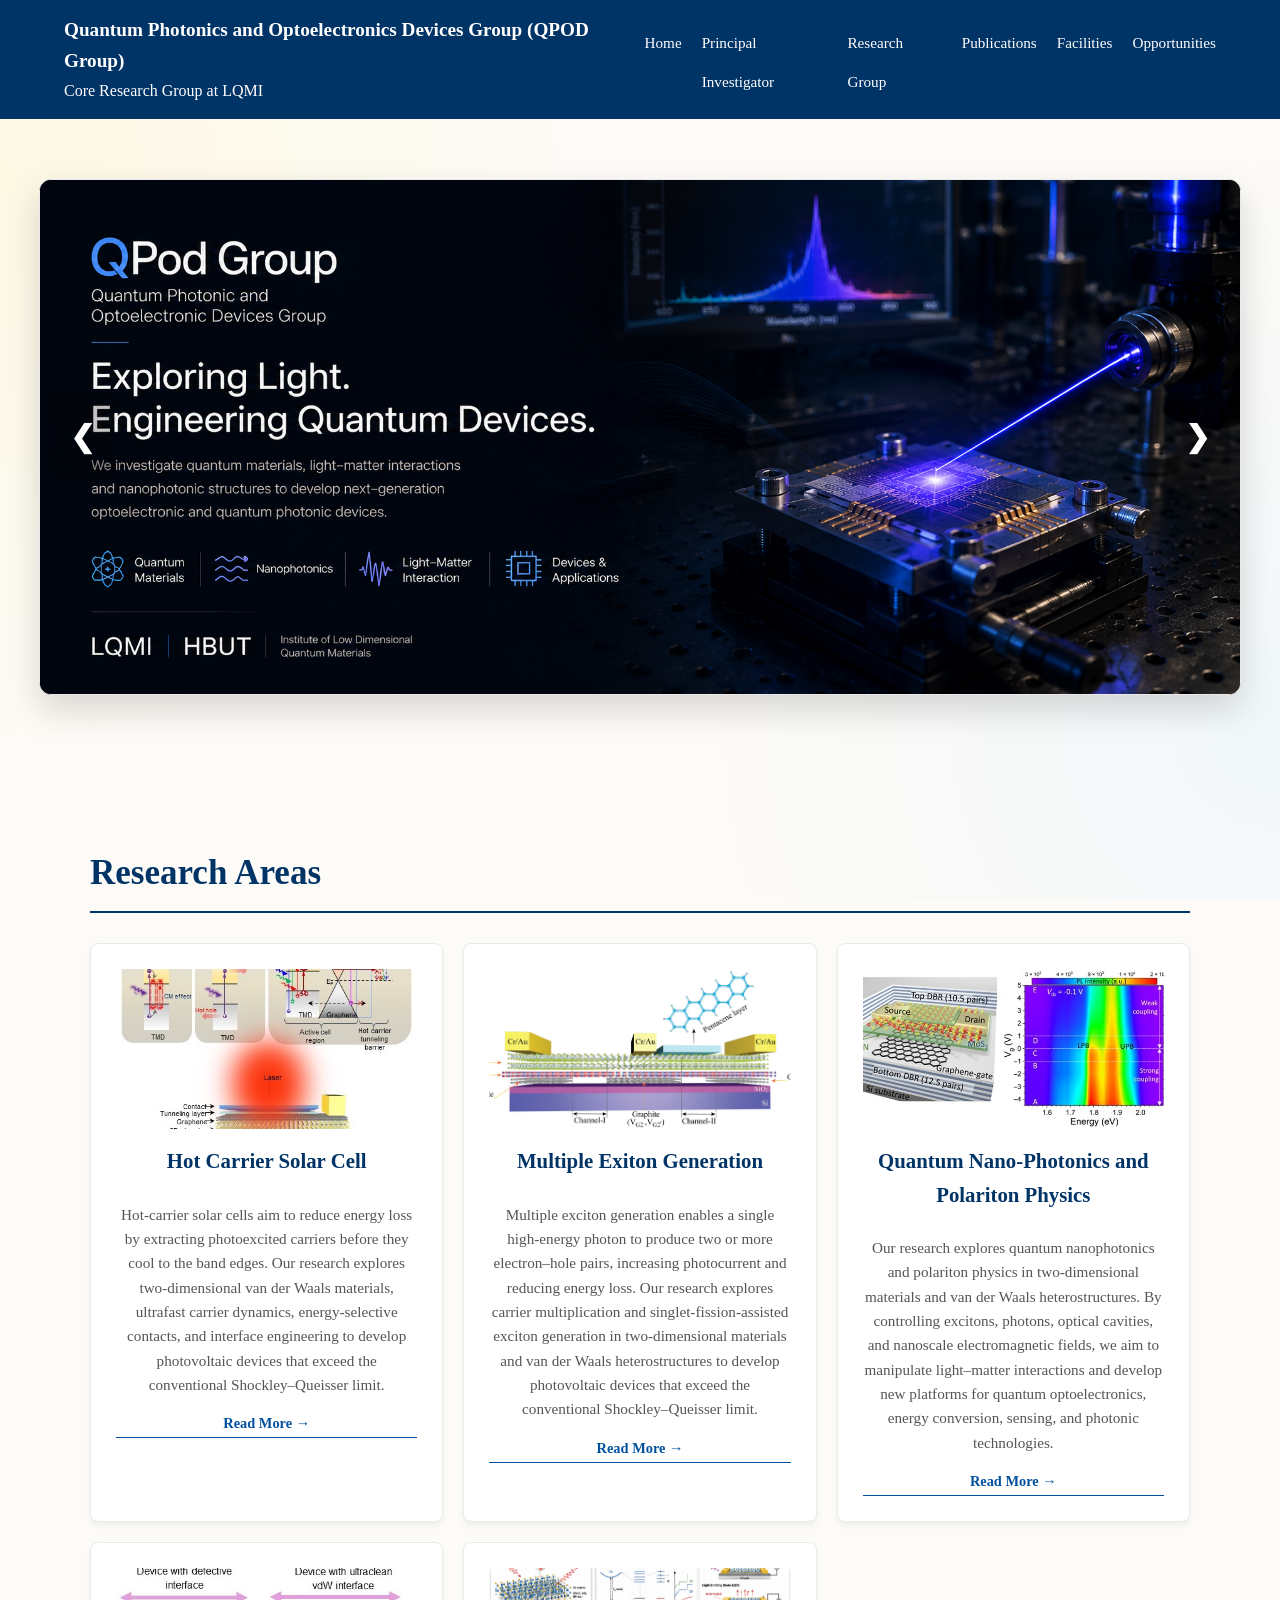
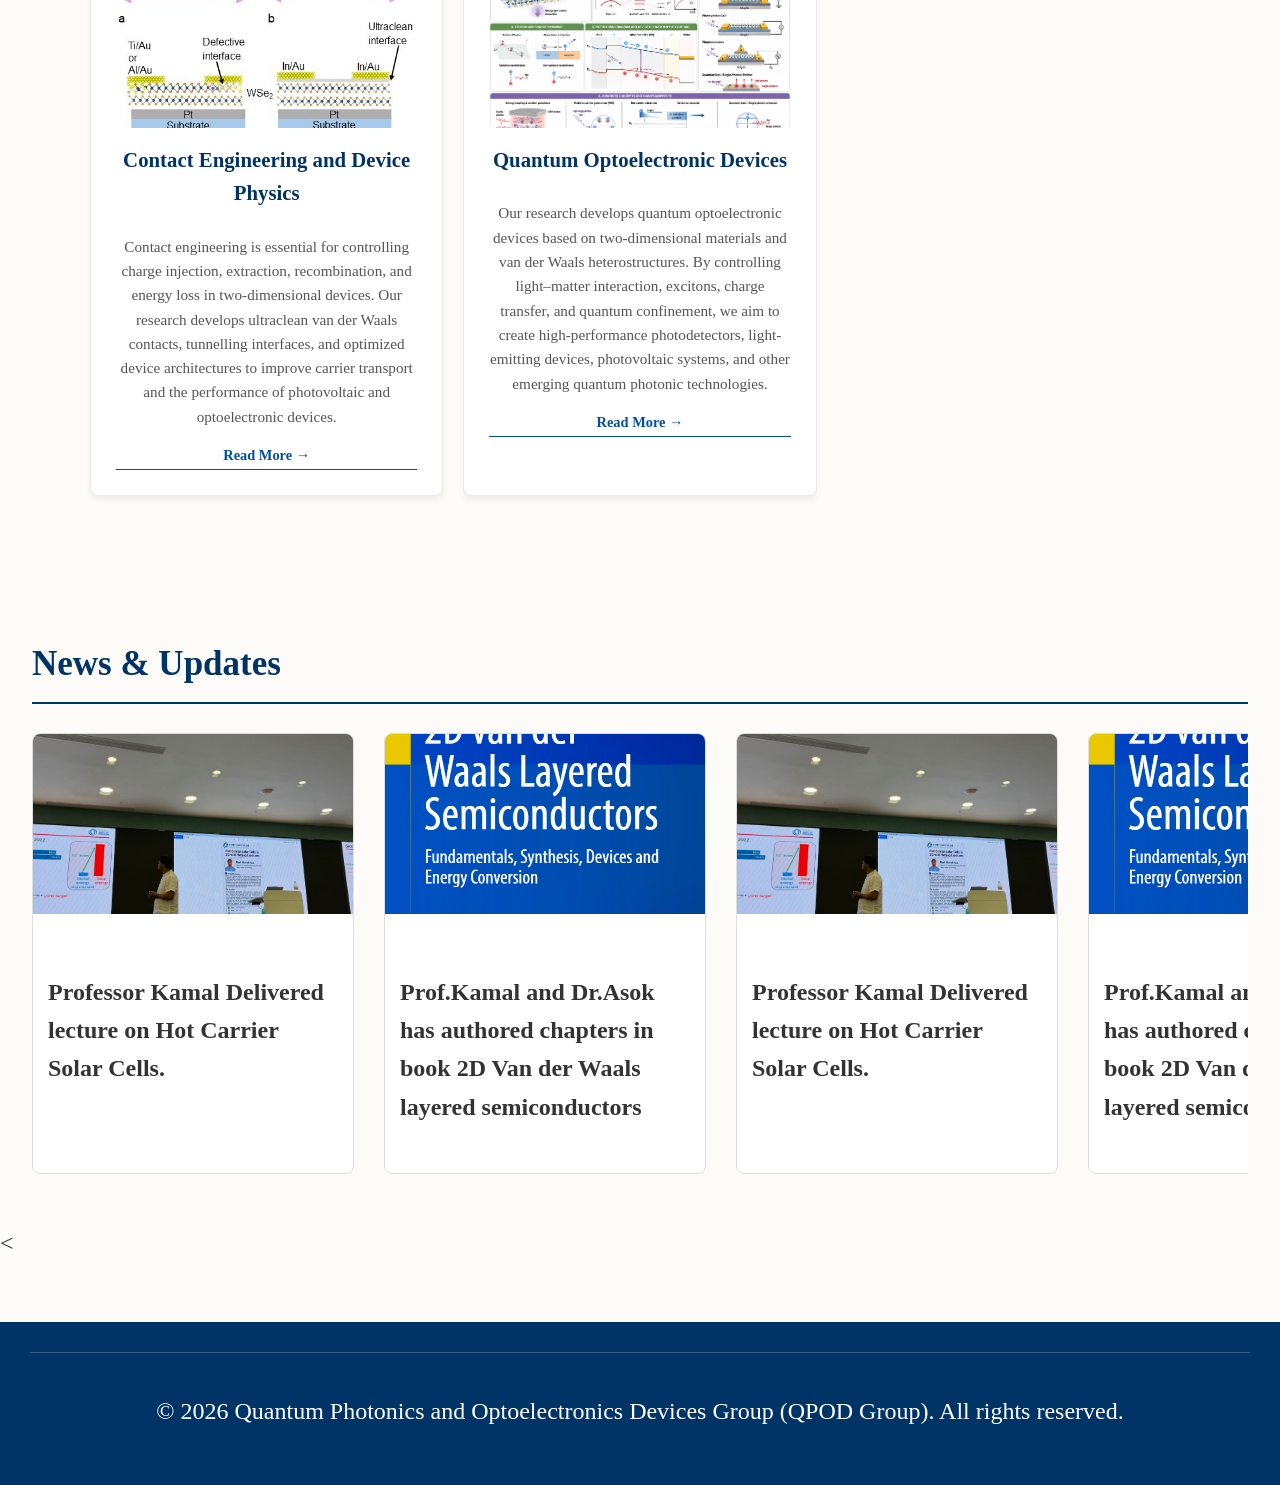
==== index.html @ 46b5e241 "Refactor index.html with new features and updates Updated the HTML structure and added new features " ====
<!DOCTYPE html>
<html lang="en">
<head>
    <meta charset="UTF-8">
    <meta name="viewport" content="width=device-width, initial-scale=1.0">
    <title>Quantum Photonic and Optoelectronic Device Group</title>
    <!-- This links to your design file! -->
    <link rel="stylesheet" href="style.css">
</head>
<body>

    <!-- Navigation Menu -->
    <nav>
        <!-- NEW: Wraps the logo and text together side-by-side -->
        <div style="display: flex; align-items: center; gap: 15px;">
            <!-- Hidden by default until the script finds a logo in the CMS -->
            <img id="global-nav-logo" src="" alt="Group Logo" style="display: none; max-height: 55px; width: auto; object-fit: contain;">
            
            <div class="nav-brand">
                <a href="index.html" class="logo">Quantum Photonic and Optoelectronic Device Group</a>
                <a href="https://smce.hbut.edu.cn/lqm/index.htm" target="_blank" class="subheading-link">Core Research Group at LQMI</a>
            </div>
        </div>

        <ul>
            <li><a href="index.html">Home</a></li>
            <li><a href="pi.html">Principal Investigator</a></li>
            <li><a href="team.html">Research Group</a></li>
            <li><a href="publications.html">Publications</a></li>
            <li><a href="facilities.html">Facilities</a></li>
            <li><a href="opportunities.html">Opportunities</a></li>
        </ul>
    </nav>

    <!-- Main Container: Image Slider -->
    <section class="slider-container" id="home">
        <div id="dynamic-slider"></div>
        <a class="prev" onclick="changeSlide(-1)">&#10094;</a>
        <a class="next" onclick="changeSlide(1)">&#10095;</a>
    </section>

    <!-- Main Content -->
    <div class="container">
        
        <!-- Research Topics -->
        <h2 class="section-header" id="areas">Research Areas</h2>
        <!-- Added a grid style fallback here to ensure the cards line up beautifully -->
        <div class="grid-container" id="dynamic-research" style="display: grid; grid-template-columns: repeat(auto-fit, minmax(300px, 1fr)); gap: 20px;">
            <!-- JavaScript will inject cards here -->
        </div>

    </div>

    <!-- News & Updates -->
    <div class="news-scroller">
        <h2 class="section-header" id="news">News & Updates</h2>
        <div class="news-track" id="dynamic-news"></div>
    </div>

    <<!-- Footer -->
    <footer>
        <!-- NEW: Office Address Container -->
        <div id="global-footer-address" style="margin-bottom: 15px; font-size: 0.95rem; line-height: 1.5; display: none;">
            <!-- JavaScript will inject the address here -->
        </div>

        <div class="footer-bottom" style="border-top: 1px solid rgba(255,255,255,0.2); padding-top: 15px;">
            <p>&copy; 2026 Dr. Kamal Kumar Paul Research Group. All rights reserved.</p>
        </div>
    </footer>

    <!-- ========================================== -->
    <!-- THE RESEARCH MODAL (Must be above scripts) -->
    <!-- ========================================== -->
    <div id="researchModal" class="modal">
        <div class="modal-content">
            <span class="close-btn" onclick="closeModal()">&times;</span>
            <h2 id="modal-title" style="color: #003366; margin-top: 0;"></h2>
            <img id="modal-image" src="" alt="Research Topic" style="width: 100%; height: auto; max-height: 400px; object-fit: contain; border-radius: 8px; margin-bottom: 20px; display: none;">
            <div id="modal-body" style="line-height: 1.6; text-align: left;"></div>
        </div>
    </div>


    <!-- ========================================== -->
    <!-- SCRIPTS -->
    <!-- ========================================== -->

    <!-- 1. Slider Script -->
    <script>
        fetch('data/home.json')
            .then(response => {
                if (!response.ok) throw new Error("Slider data not found");
                return response.json();
            })
            .then(data => {
                const sliderContainer = document.getElementById('dynamic-slider');
                let allSlidesHTML = "";

                data.slider.forEach((slide) => {
                    const imgPath = slide.image ? slide.image.replace(/^\//, '') : '';
                    allSlidesHTML += `
                        <div class="slide fade">
                            <img src="${imgPath}" alt="${slide.heading}">
                            <div class="slide-text">
                                <h1>${slide.heading}</h1>
                                <p>${slide.subtext}</p>
                            </div>
                        </div>
                    `;
                });

                sliderContainer.innerHTML = allSlidesHTML;

                let slideIndex = 1;
                showSlides(slideIndex);

                window.changeSlide = function(n) {
                    showSlides(slideIndex += n);
                };

                function showSlides(n) {
                    let i;
                    let slides = document.getElementsByClassName("slide");
                    if (n > slides.length) {slideIndex = 1}
                    if (n < 1) {slideIndex = slides.length}
                    for (i = 0; i < slides.length; i++) {
                        slides[i].style.display = "none";
                    }
                    if(slides.length > 0) {
                        slides[slideIndex-1].style.display = "block";
                    }
                }
                
                setInterval(function() {
                    changeSlide(1);
                }, 5000); 
            })
            .catch(error => console.log("Slider data hasn't been created in the CMS yet.", error));
    </script>

    <!-- 2. Research & Modal Script -->
    <script>
        let globalResearchData = []; 

        fetch('data/research.json')
            .then(response => response.json())
            .then(data => {
                globalResearchData = data.topics;
                const researchContainer = document.getElementById('dynamic-research');
                let html = "";

                data.topics.forEach((topic, index) => {
                    const imgPath = topic.image ? topic.image.replace(/^\//, '') : 'placeholder.jpg';
                    
                    html += `
                        <div class="card" style="text-align: center; padding: 25px; cursor: pointer; transition: transform 0.2s; border: 1px solid #eaeaea; border-radius: 8px;" onclick="openModal(${index})" onmouseover="this.style.transform='translateY(-5px)'" onmouseout="this.style.transform='translateY(0)'">
                            <img src="${imgPath}" style="width: 100%; height: 160px; object-fit: cover; border-radius: 5px; margin-bottom: 15px;">
                            <h3 style="color: #003366; margin: 0 0 10px 0; font-size: 1.3rem;">
                                ${topic.title}
                            </h3>
                            <p style="color: #555; font-size: 0.95rem; margin-bottom: 15px;">${topic.description}</p>
                            <span style="color: #00509e; font-weight: bold; font-size: 0.9rem; border-bottom: 1px solid #00509e; padding-bottom: 2px;">Read More &rarr;</span>
                        </div>
                    `;
                });
                
                researchContainer.innerHTML = html;
            })
            .catch(error => console.log("Error loading research data:", error));

        const modal = document.getElementById('researchModal');

        function openModal(index) {
            const topic = globalResearchData[index];
            const imgPath = topic.image ? topic.image.replace(/^\//, '') : '';
            
            document.getElementById('modal-title').innerText = topic.title;
            document.getElementById('modal-body').innerHTML = topic.long_description || "<p>Detailed information coming soon.</p>";
            
            const modalImg = document.getElementById('modal-image');
            if (imgPath) {
                modalImg.src = imgPath;
                modalImg.style.display = "block";
            } else {
                modalImg.style.display = "none";
            }

            modal.style.display = "block";
            document.body.style.overflow = "hidden"; 
        }

        function closeModal() {
            modal.style.display = "none";
            document.body.style.overflow = "auto"; 
        }

        window.onclick = function(event) {
            if (event.target == modal) {
                closeModal();
            }
        }
    </script>

    <!-- 3. News Script -->
    <script>
        fetch('data/news.json')
            .then(response => {
                if (!response.ok) throw new Error("News data not found");
                return response.json();
            })
            .then(data => {
                const newsContainer = document.getElementById('dynamic-news');
                let singleSetHTML = "";

                data.items.forEach((item) => {
                    const imgPath = item.image ? item.image.replace(/^\//, '') : 'placeholder-news1.jpg';
                    
                    singleSetHTML += `
                        <div class="news-card">
                            <img src="${imgPath}" alt="${item.headline}">
                            <div class="news-content">
                                <span class="news-date">${item.date}</span>
                                <h4>${item.headline}</h4>
                                <p>${item.description}</p>
                            </div>
                        </div>
                    `;
                });

                newsContainer.innerHTML = singleSetHTML + singleSetHTML + singleSetHTML + singleSetHTML;
            })
            .catch(error => console.log("News data hasn't been created in the CMS yet.", error));
    </script>

    <!-- 4. Global Settings Script -->
    <script>
        fetch('data/settings.json')
            .then(response => {
                if (!response.ok) throw new Error("Settings not found.");
                return response.json();
            })
            .then(data => {
                const root = document.documentElement;
                
                if(data.font_family) root.style.setProperty('--main-font', data.font_family);
                if(data.text_size) root.style.setProperty('--text-size', data.text_size + 'px');
                if(data.text_color) root.style.setProperty('--text-color', data.text_color);
                if(data.header_size) root.style.setProperty('--header-size', data.header_size + 'px');
                if(data.container_width) root.style.setProperty('--container-width', data.container_width + 'px');
                
                if(data.group_name) {
                    document.querySelectorAll('.logo').forEach(logo => {
                        logo.innerText = data.group_name;
                    });
                    
                    document.querySelectorAll('footer .footer-bottom p').forEach(footer => {
                        const currentYear = new Date().getFullYear();
                        footer.innerHTML = `&copy; ${currentYear} ${data.group_name}. All rights reserved.`;
                    });

                    const currentTitle = document.title;
                    if (currentTitle.includes('-')) {
                        const pageName = currentTitle.split('-')[0].trim();
                        document.title = `${pageName} - ${data.group_name}`;
                    } else {
                        document.title = data.group_name;
                    }
                }
            })
            .catch(error => console.log("Global settings not yet published.", error));
    </script>
<script>
        fetch('data/settings.json')
            .then(response => {
                if (!response.ok) throw new Error("Settings not found.");
                return response.json();
            })
            .then(data => {
                const root = document.documentElement;
                if(data.font_family) root.style.setProperty('--main-font', data.font_family);
                if(data.text_size) root.style.setProperty('--text-size', data.text_size + 'px');
                if(data.text_color) root.style.setProperty('--text-color', data.text_color);
                if(data.header_size) root.style.setProperty('--header-size', data.header_size + 'px');
                if(data.container_width) root.style.setProperty('--container-width', data.container_width + 'px');

                // --- 1. Main Group Name ---
                if(data.group_name) {
                    document.querySelectorAll('.logo').forEach(logo => {
                        logo.innerText = data.group_name;
                    });
                    
                    document.querySelectorAll('footer .footer-bottom p').forEach(footer => {
                        const currentYear = new Date().getFullYear();
                        footer.innerHTML = `&copy; ${currentYear} ${data.group_name}. All rights reserved.`;
                    });

                    const currentTitle = document.title;
                    if (currentTitle.includes('-')) {
                        const pageName = currentTitle.split('-')[0].trim();
                        document.title = `${pageName} - ${data.group_name}`;
                    } else {
                        document.title = data.group_name;
                    }
                }

                // --- 2. NEW: Navigation Subheading Text ---
                // --- 2. NEW: Navigation Subheading Text ---
                if(data.nav_subheading) {
                    document.querySelectorAll('.subheading-link').forEach(link => {
                        link.innerText = data.nav_subheading;
                    });
                }

                // --- 3. NEW: Navigation Subheading Link ---
                if(data.nav_subheading_link) {
                    document.querySelectorAll('.subheading-link').forEach(link => {
                        link.href = data.nav_subheading_link;
                    });
                }

                // --- 4. NEW: Header Logo ---
                if(data.header_logo) {
                    document.querySelectorAll('#global-nav-logo').forEach(img => {
                        // Cleans the image path and applies it to the src
                        img.src = data.header_logo.replace(/^\//, '');
                        // Unhides the image so it appears on the page
                        img.style.display = "block"; 
                    });
               // --- 5. NEW: Footer Office Address ---
                if(data.footer_address) {
                    document.querySelectorAll('#global-footer-address').forEach(addr => {
                        // The .replace rule ensures that if you hit "Enter" in the CMS to create a new line, it translates properly to HTML!
                        addr.innerHTML = "📍 " + data.footer_address.replace(/\n/g, '<br>');
                        addr.style.display = "block";
                    });
                }
            })
            .catch(error => console.log("Global settings not yet published.", error));
    </script>
</body>
</html>
---- style.css ----
/* --- Clean, academic color palette --- */
/* --- 1. DEFAULT VARIABLES --- */
:root {
    --main-font: 'Inter', -apple-system, sans-serif;
    --text-size: 16px;
    --text-color: #333333;
    --text-dark: #333;
    --header-size: 32px;
    --container-width: 1100px;
    --primary-blue: #003366;
    --light-gray: #f4f4f9;
}

/* --- 2. APPLY VARIABLES GLOBALLY --- */
body {
    font-family: var(--main-font), 'Segoe UI', Tahoma, Geneva, Verdana, sans-serif;
    font-size: var(--text-size);
    color: var(--text-color);
    margin: 0;
    padding: 0;
    line-height: 1.6;
    background-color: #fdfbf7; 
    background-image: 
        radial-gradient(circle at 0% 20%, rgba(254, 243, 199, 0.4) 0%, transparent 40%),
        radial-gradient(circle at 100% 80%, rgba(224, 242, 254, 0.4) 0%, transparent 40%);
    background-attachment: fixed;
}

h1, h2, h3, .section-header {
    font-size: var(--header-size);
}

/* --- Container Alignment --- */
.container {
    width: 95%;
    max-width: var(--container-width);
    margin: 0 auto;
    padding: 40px 20px;
}

.section-header { 
    color: var(--primary-blue); 
    border-bottom: 2px solid var(--primary-blue); 
    padding-bottom: 10px; 
    margin-top: 50px; 
}

/* --- Navigation --- */
nav { 
    background-color: var(--primary-blue); 
    padding: 15px 5%; 
    display: flex; 
    justify-content: space-between; 
    align-items: center; 
}
nav .logo { 
    color: white; 
    font-size: 1.2rem; 
    font-weight: bold; 
    text-decoration: none; 
}
nav ul { 
    list-style: none; 
    margin: 0; 
    padding: 0; 
    display: flex; 
    gap: 20px; 
}
nav ul li a { 
    color: white; 
    text-decoration: none; 
    font-size: 0.95rem; 
}
nav ul li a:hover { 
    text-decoration: underline; 
}

/* --- Navigation Subheading Styles --- */
.nav-brand {
    display: flex;
    flex-direction: column;
    justify-content: center;
}
.subheading-link {
    font-size: 1rem; 
    color: #ffffff; 
    text-decoration: none;
    margin-top: 2px;
    font-weight: 500;
}
.subheading-link:hover {
    text-decoration: underline; 
}

/* --- Slider Styling --- */
/* --- Slider Styling --- */
.slider-container {
    width: 95%;              /* Shrunk slightly from 100% so it acts like a box inside the page */
    max-width: 1200px;
    aspect-ratio: 21/ 9; 
    
    /* 1. VERTICAL CENTERING: Adds 60px of space above and below the slider */
    margin: 60px auto;       
    
    /* 2. BOX CONTAINER EFFECTS */
    border-radius: 12px;     /* Gives the box smooth, rounded corners */
    box-shadow: 0 15px 35px rgba(0, 0, 0, 0.15); /* Adds a soft, professional drop shadow */
    border: 1px solid #eaeaea; /* Adds a very subtle outline */
    
    overflow: hidden; 
    position: relative;
    background-color: #000;
}
.slide { 
    display: none; 
    width: 100%; 
    height: 100%; 
}
.slide img {
    width: 100%;             
    height: 100%;            
    object-fit: contain;       
    object-position: center; 
    display: block;
    filter: brightness(100%); 
}
.slider-overlay {
    background: rgba(0, 0, 0, 0.2); 
}
.slide-text { 
    color: #f2f2f2; 
    position: absolute; 
    top: 50%; 
    left: 50%; 
    transform: translate(-50%, -50%); 
    text-align: center; 
    width: 80%; 
}
.prev, .next { 
    cursor: pointer; 
    position: absolute; 
    top: 50%; 
    transform: translateY(-50%); 
    padding: 20px; 
    color: white; 
    font-weight: bold; 
    font-size: 30px; 
    background-color: rgba(0,0,0,0.2); 
}
.next { right: 10px; } 
.prev { left: 10px; }

/* --- Grid Layout --- */
.grid-container { 
    display: grid; 
    grid-template-columns: repeat(auto-fit, minmax(350px, 1fr)); 
    gap: 30px; 
    margin-top: 30px; 
}
.card { 
    background: white; 
    border: 1px solid #e0e0e0; 
    padding: 25px; 
    border-radius: 8px; 
    box-shadow: 0 4px 6px rgba(0,0,0,0.05); 
    display: flex; 
    flex-direction: column; 
}

/* --- News Scroller --- */
.news-scroller { 
    width: 95%; 
    max-width: 1400px; 
    margin: 40px auto; 
    overflow: hidden; 
    padding: 10px 0; 
}
.news-track { 
    display: flex; 
    width: max-content; 
    animation: scrollLeft 30s linear infinite; 
}
.news-track:hover { 
    animation-play-state: paused; 
}
.news-card { 
    width: 320px; 
    margin-right: 30px; 
    background: white; 
    border: 1px solid #ddd; 
    border-radius: 8px; 
    overflow: hidden; 
    flex-shrink: 0; 
}
.news-card img { 
    width: 100%; 
    height: 180px; 
    object-fit: cover; 
}
.news-content { 
    padding: 15px; 
}

/* --- Footer --- */
footer { 
    background-color: var(--primary-blue); 
    color: white; 
    text-align: center; 
    padding: 30px; 
    margin-top: 60px; 
}

/* --- Animations --- */
@keyframes scrollLeft { 
    0% { transform: translateX(0); } 
    100% { transform: translateX(-50%); } 
}

/* --- RESEARCH MODAL STYLES --- */
.modal {
    display: none; 
    position: fixed; 
    z-index: 9999; 
    left: 0;
    top: 0;
    width: 100%; 
    height: 100%; 
    background-color: rgba(0, 30, 60, 0.7); 
    backdrop-filter: blur(4px); 
    overflow-y: auto; 
}
.modal-content {
    background-color: #ffffff;
    margin: 5% auto; 
    padding: 40px;
    border-radius: 12px;
    width: 90%;
    max-width: 800px; 
    box-shadow: 0 20px 40px rgba(0,0,0,0.3);
    position: relative;
    animation: modalFadeIn 0.3s ease-out forwards;
}
.close-btn {
    color: #999;
    position: absolute;
    top: 20px;
    right: 25px;
    font-size: 32px;
    font-weight: bold;
    cursor: pointer;
    transition: color 0.2s;
    line-height: 1;
}
.close-btn:hover {
    color: #cc0000; 
}
@keyframes modalFadeIn {
    from {
        opacity: 0;
        transform: translateY(-30px);
    }
    to {
        opacity: 1;
        transform: translateY(0);
    }
}

/* --- Mobile --- */
@media (max-width: 768px) {
    nav { flex-direction: column; }
    .grid-container { grid-template-columns: 1fr; }
    .container { width: 90%; }
    /* The slider height is now automatically handled by aspect-ratio! */
}
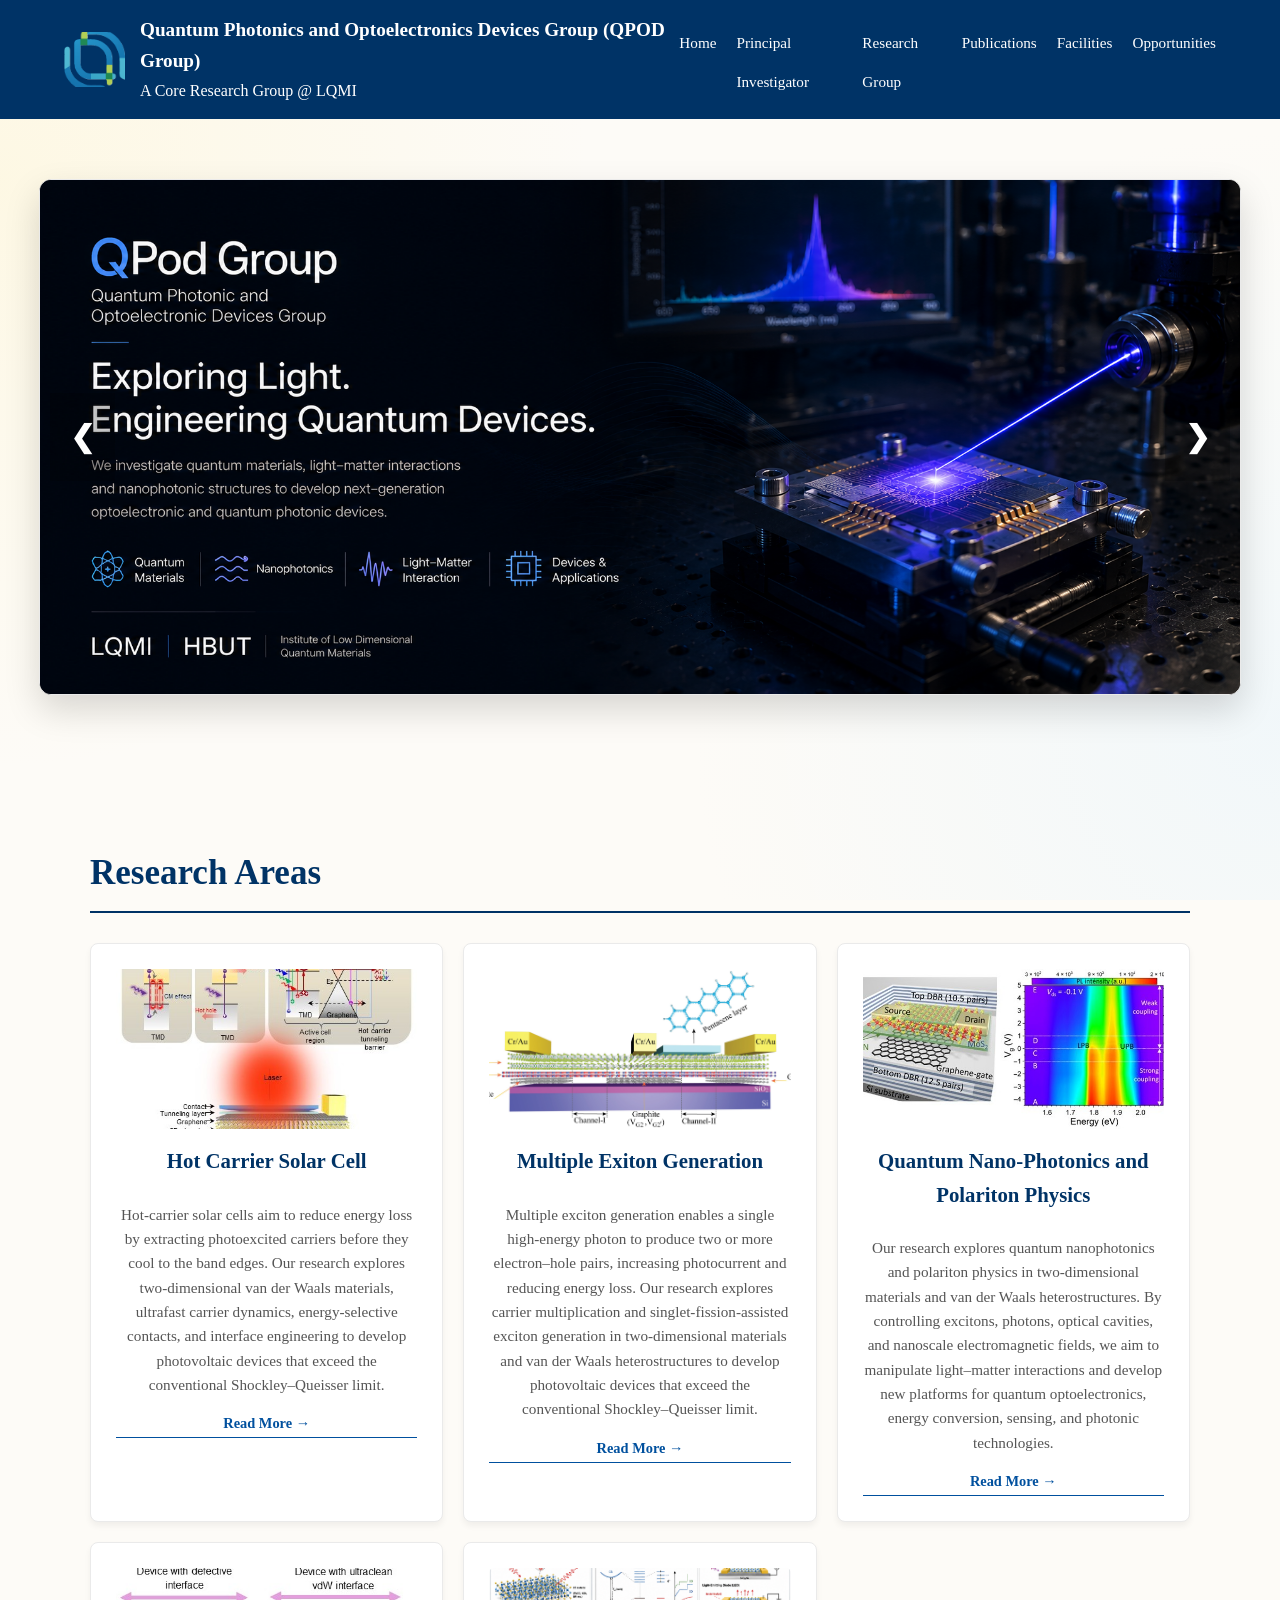
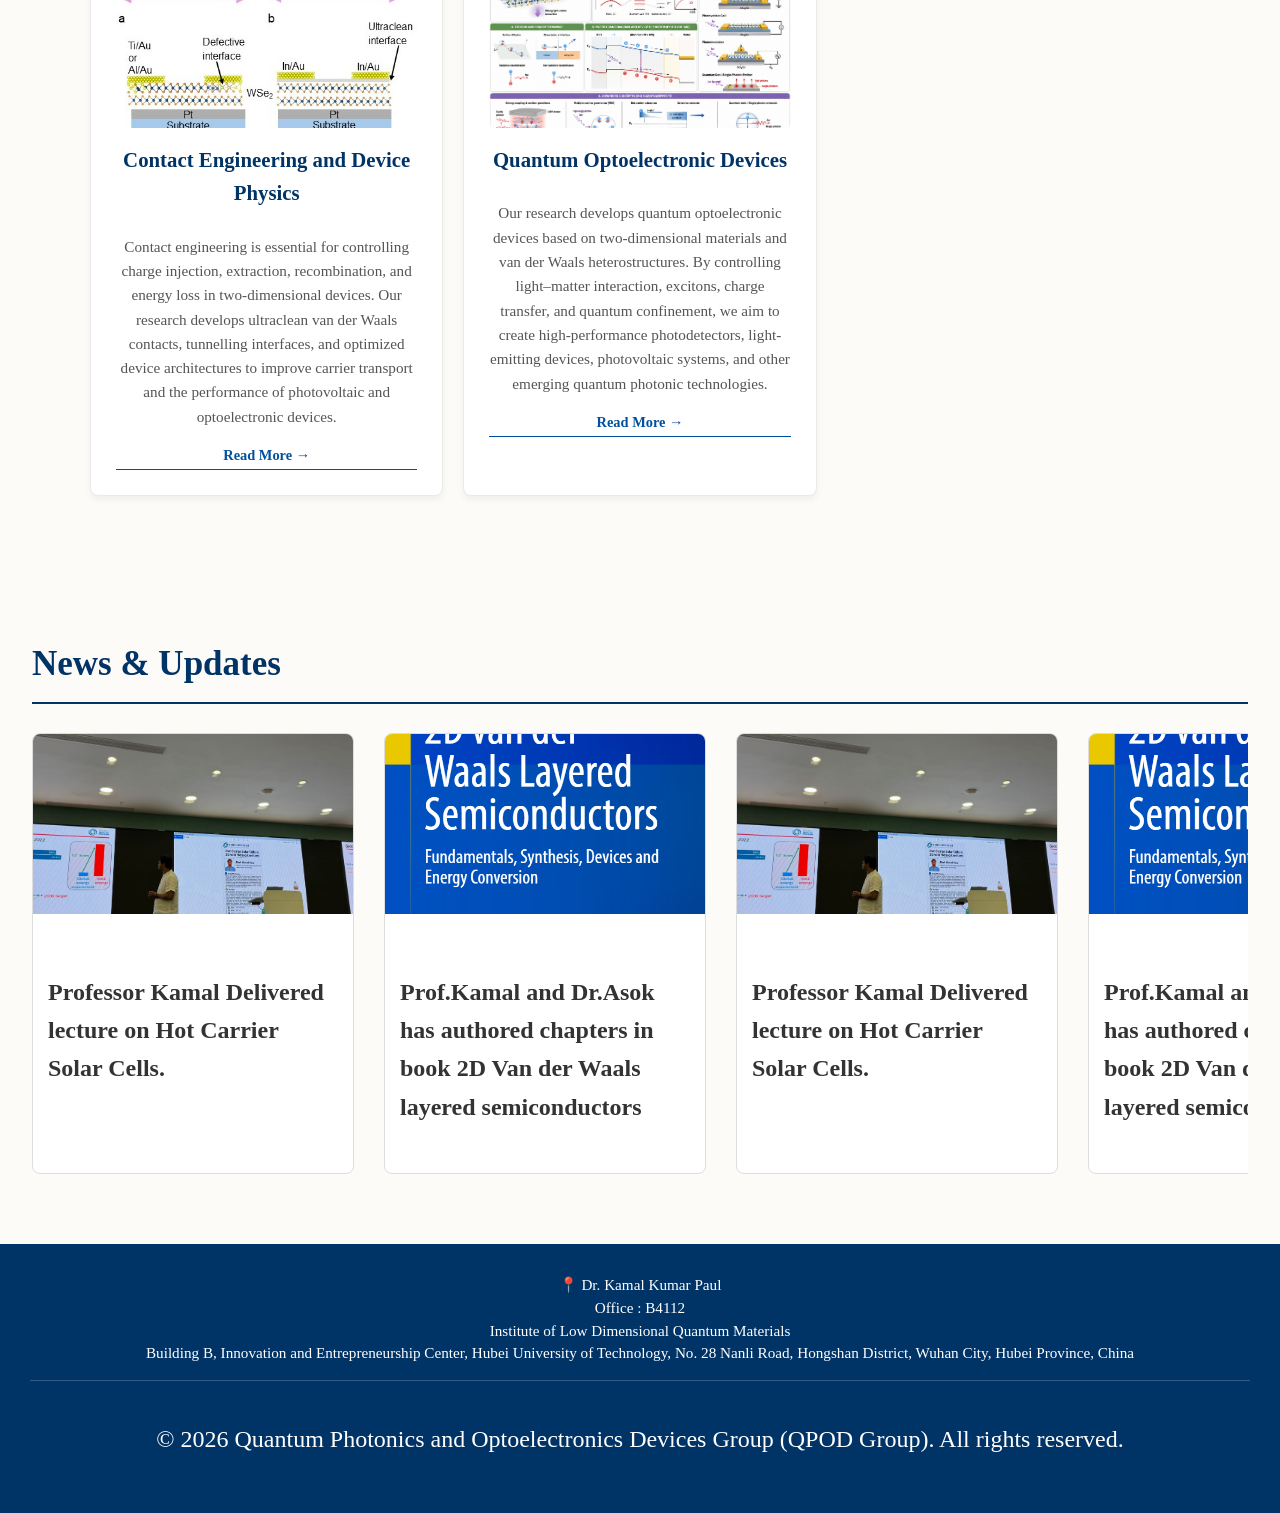
==== commit a95e34d2: "Refactor index.html for dynamic content and layout Updated the HTML structure and added new features" ====
--- a/index.html
+++ b/index.html
@@ -57,7 +57,7 @@
         <div class="news-track" id="dynamic-news"></div>
     </div>
 
-    <<!-- Footer -->
+    <!-- Footer -->
     <footer>
         <!-- NEW: Office Address Container -->
         <div id="global-footer-address" style="margin-bottom: 15px; font-size: 0.95rem; line-height: 1.5; display: none;">
@@ -243,12 +243,14 @@
             .then(data => {
                 const root = document.documentElement;
                 
+                // Inject the CMS values directly into the CSS variables
                 if(data.font_family) root.style.setProperty('--main-font', data.font_family);
                 if(data.text_size) root.style.setProperty('--text-size', data.text_size + 'px');
                 if(data.text_color) root.style.setProperty('--text-color', data.text_color);
                 if(data.header_size) root.style.setProperty('--header-size', data.header_size + 'px');
                 if(data.container_width) root.style.setProperty('--container-width', data.container_width + 'px');
                 
+                // --- 1. Main Group Name ---
                 if(data.group_name) {
                     document.querySelectorAll('.logo').forEach(logo => {
                         logo.innerText = data.group_name;
@@ -267,44 +269,7 @@
                         document.title = data.group_name;
                     }
                 }
-            })
-            .catch(error => console.log("Global settings not yet published.", error));
-    </script>
-<script>
-        fetch('data/settings.json')
-            .then(response => {
-                if (!response.ok) throw new Error("Settings not found.");
-                return response.json();
-            })
-            .then(data => {
-                const root = document.documentElement;
-                if(data.font_family) root.style.setProperty('--main-font', data.font_family);
-                if(data.text_size) root.style.setProperty('--text-size', data.text_size + 'px');
-                if(data.text_color) root.style.setProperty('--text-color', data.text_color);
-                if(data.header_size) root.style.setProperty('--header-size', data.header_size + 'px');
-                if(data.container_width) root.style.setProperty('--container-width', data.container_width + 'px');
-
-                // --- 1. Main Group Name ---
-                if(data.group_name) {
-                    document.querySelectorAll('.logo').forEach(logo => {
-                        logo.innerText = data.group_name;
-                    });
-                    
-                    document.querySelectorAll('footer .footer-bottom p').forEach(footer => {
-                        const currentYear = new Date().getFullYear();
-                        footer.innerHTML = `&copy; ${currentYear} ${data.group_name}. All rights reserved.`;
-                    });
-
-                    const currentTitle = document.title;
-                    if (currentTitle.includes('-')) {
-                        const pageName = currentTitle.split('-')[0].trim();
-                        document.title = `${pageName} - ${data.group_name}`;
-                    } else {
-                        document.title = data.group_name;
-                    }
-                }
-
-                // --- 2. NEW: Navigation Subheading Text ---
+
                 // --- 2. NEW: Navigation Subheading Text ---
                 if(data.nav_subheading) {
                     document.querySelectorAll('.subheading-link').forEach(link => {
@@ -327,7 +292,9 @@
                         // Unhides the image so it appears on the page
                         img.style.display = "block"; 
                     });
-               // --- 5. NEW: Footer Office Address ---
+                } // <--- THIS WAS THE MISSING BRACKET!
+
+                // --- 5. NEW: Footer Office Address ---
                 if(data.footer_address) {
                     document.querySelectorAll('#global-footer-address').forEach(addr => {
                         // The .replace rule ensures that if you hit "Enter" in the CMS to create a new line, it translates properly to HTML!
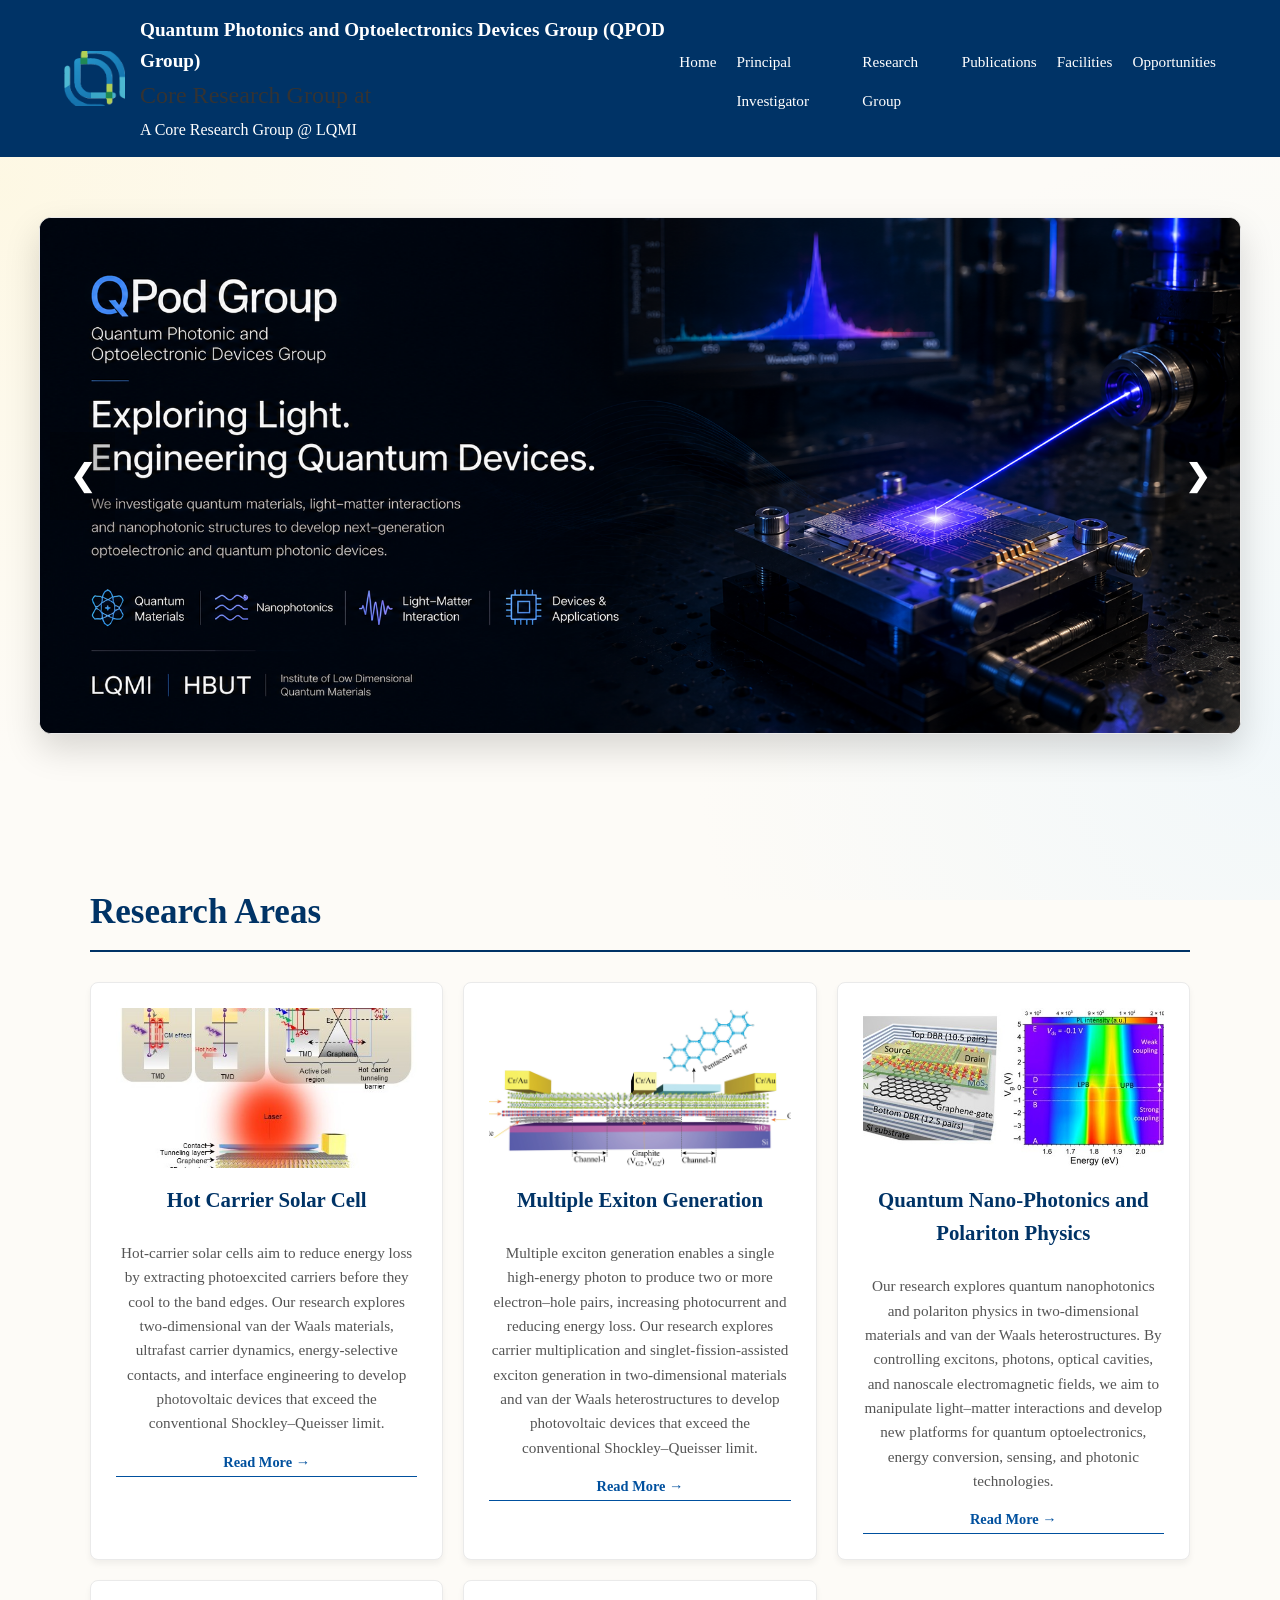
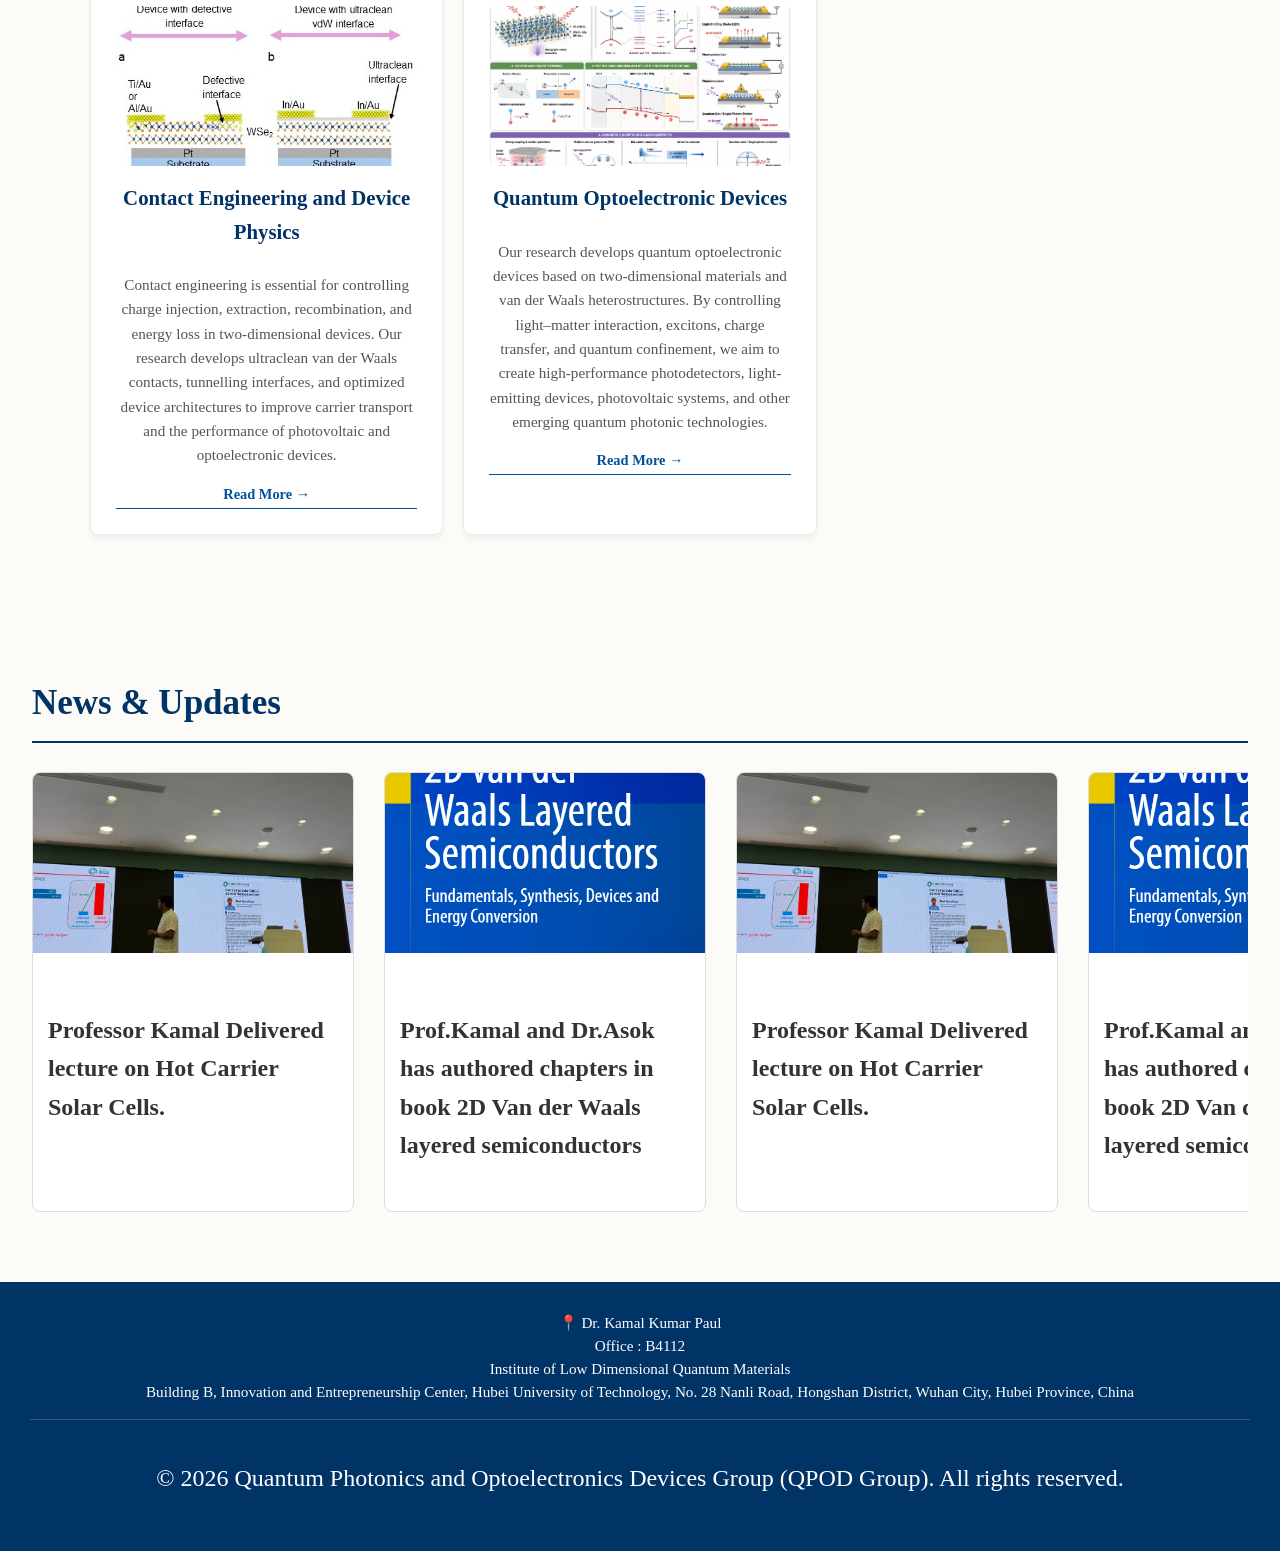
==== commit 56bc85a4: "Fix HTML encoding issues in index.html" ====
--- a/index.html
+++ b/index.html
@@ -18,7 +18,7 @@
             
             <div class="nav-brand">
                 <a href="index.html" class="logo">Quantum Photonic and Optoelectronic Device Group</a>
-                <a href="https://smce.hbut.edu.cn/lqm/index.htm" target="_blank" class="subheading-link">Core Research Group at LQMI</a>
+                Core Research Group at<a href="https://smce.hbut.edu.cn/lqm/index.htm" target="_blank" class="subheading-link"> LQMI</a>
             </div>
         </div>
 
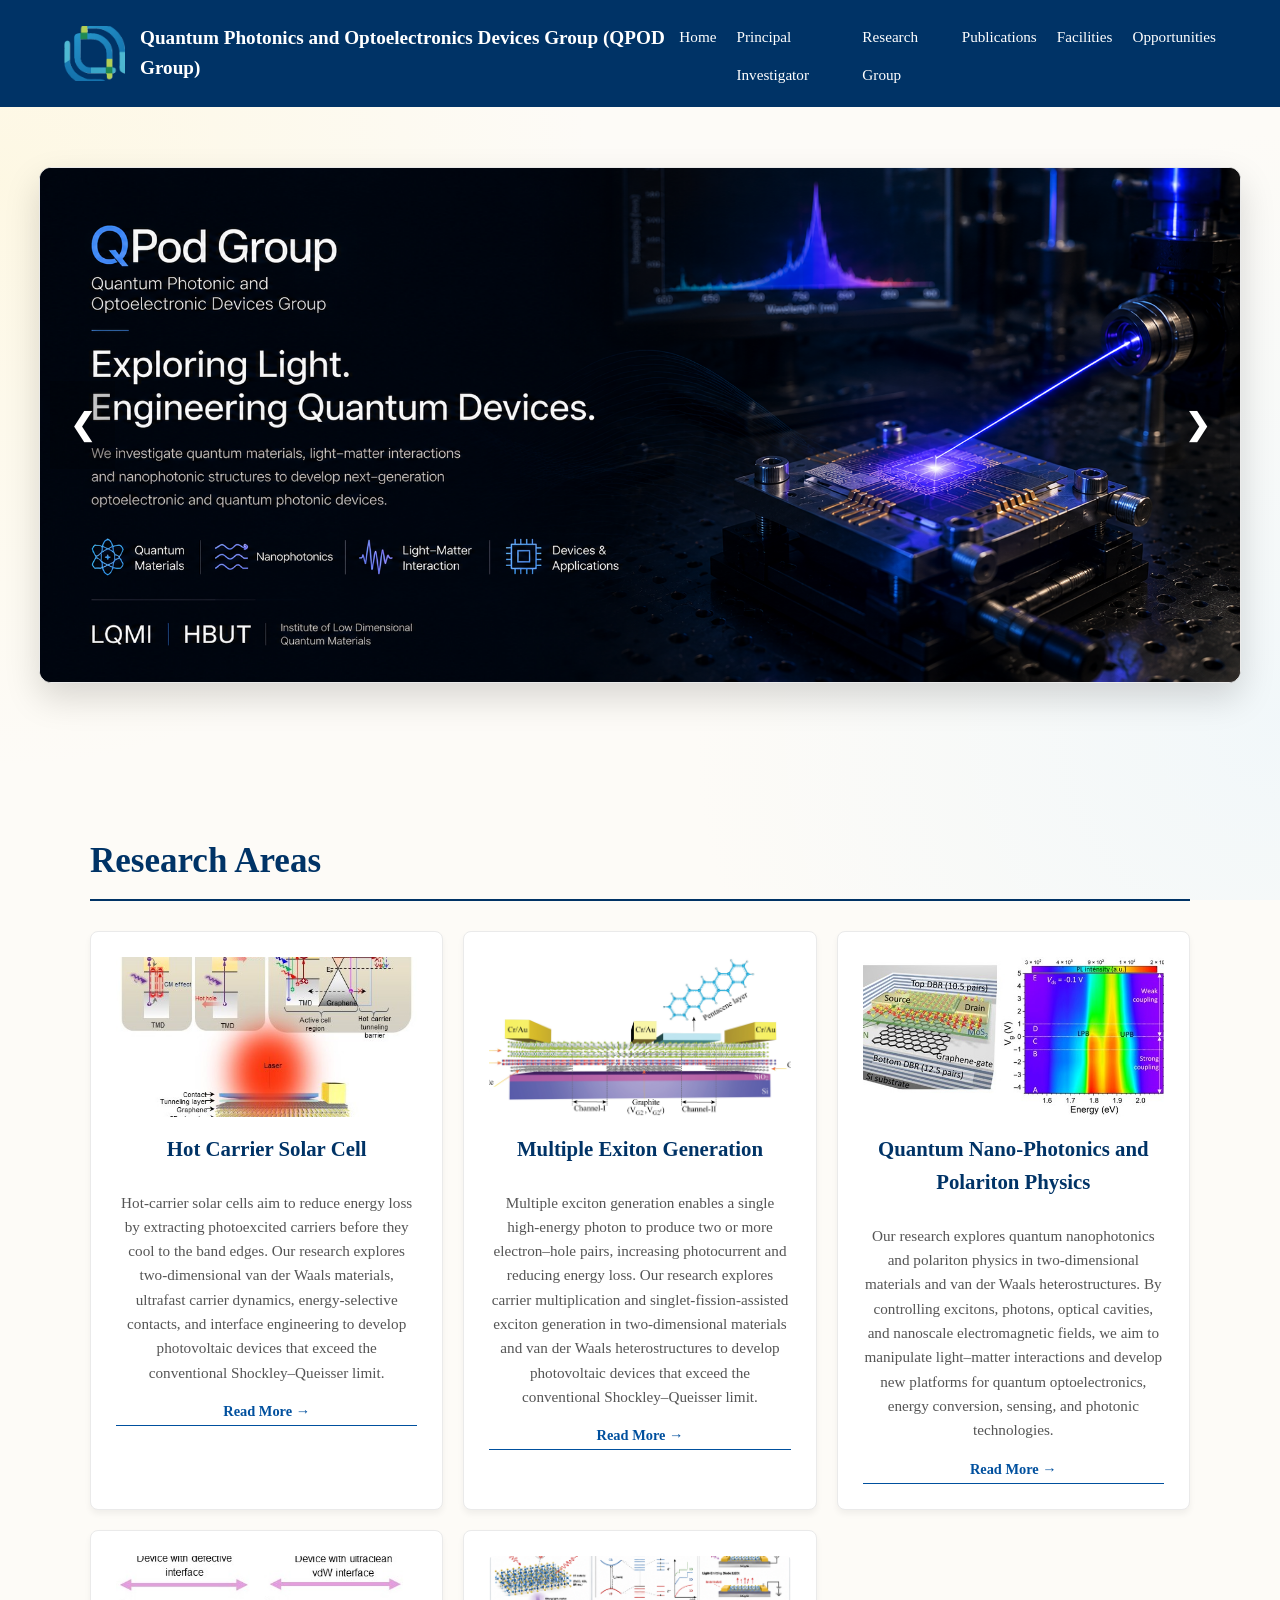
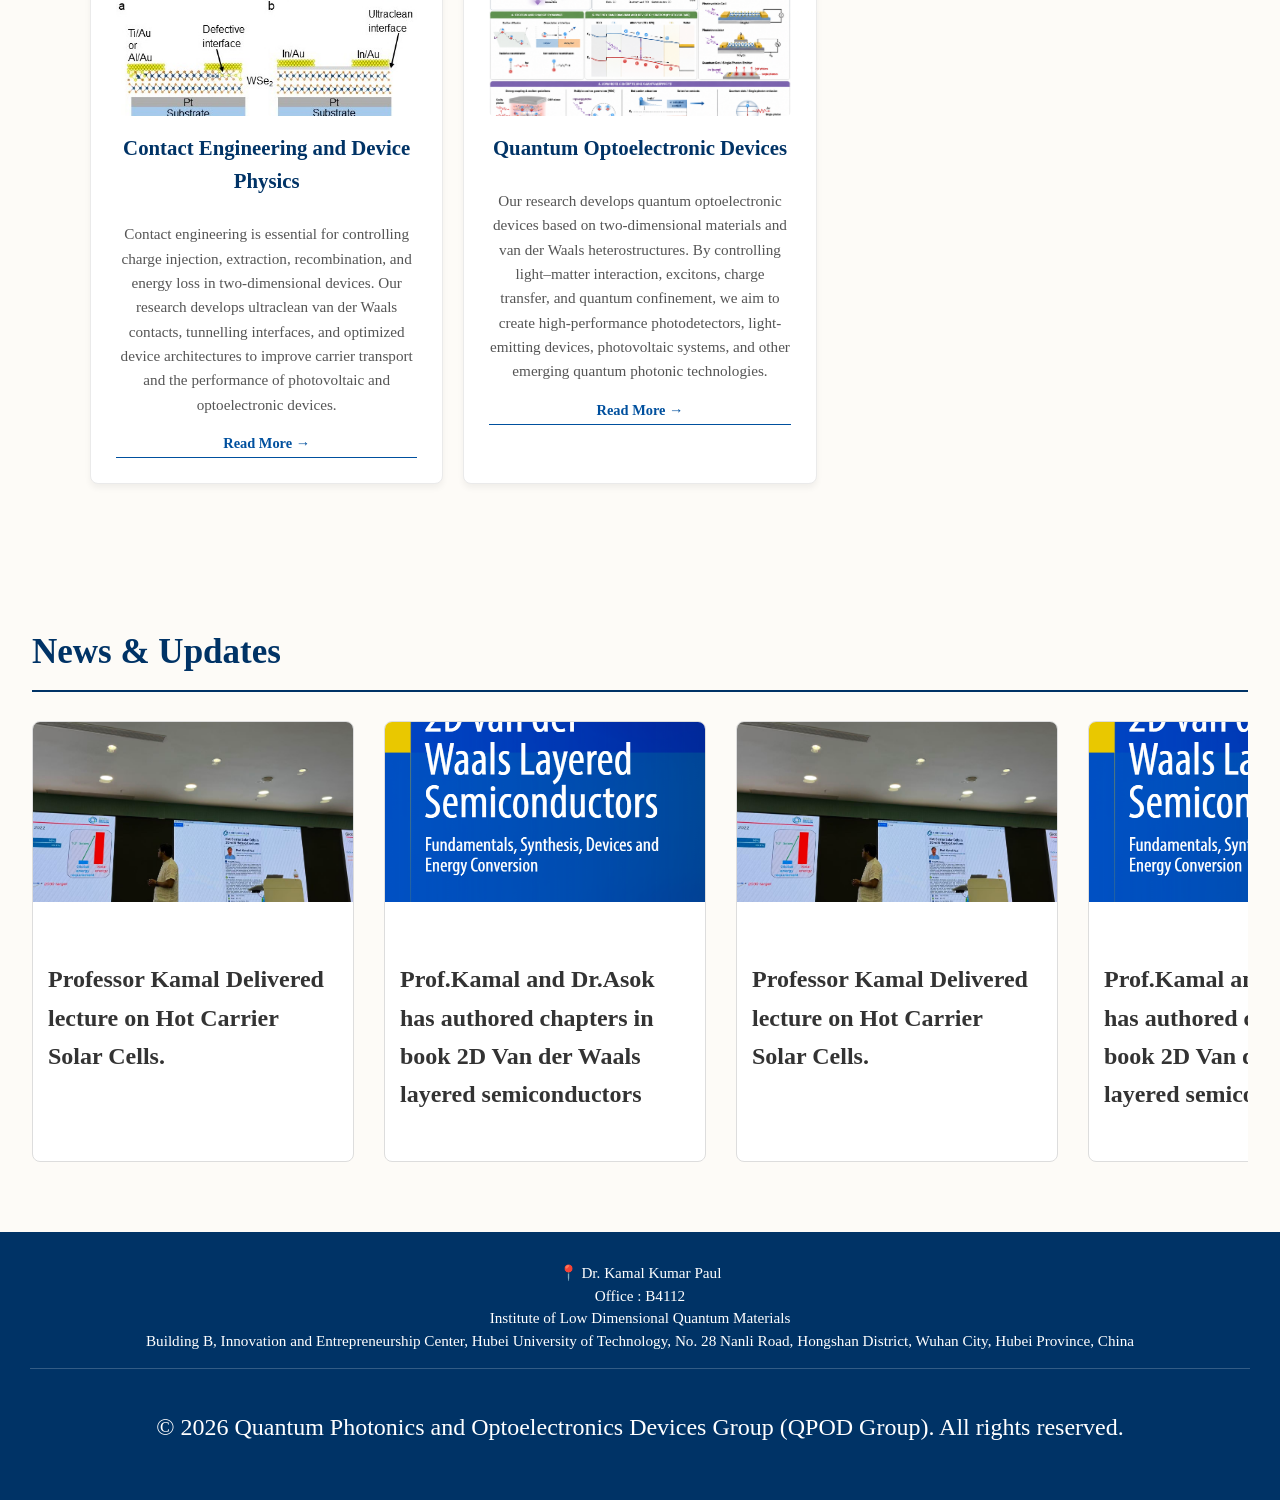
==== commit 097ede8a: "Restore original index.html structure and content Restored the original content of index.html after " ====
--- a/index.html
+++ b/index.html
@@ -18,7 +18,6 @@
             
             <div class="nav-brand">
                 <a href="index.html" class="logo">Quantum Photonic and Optoelectronic Device Group</a>
-                Core Research Group at<a href="https://smce.hbut.edu.cn/lqm/index.htm" target="_blank" class="subheading-link"> LQMI</a>
             </div>
         </div>
 
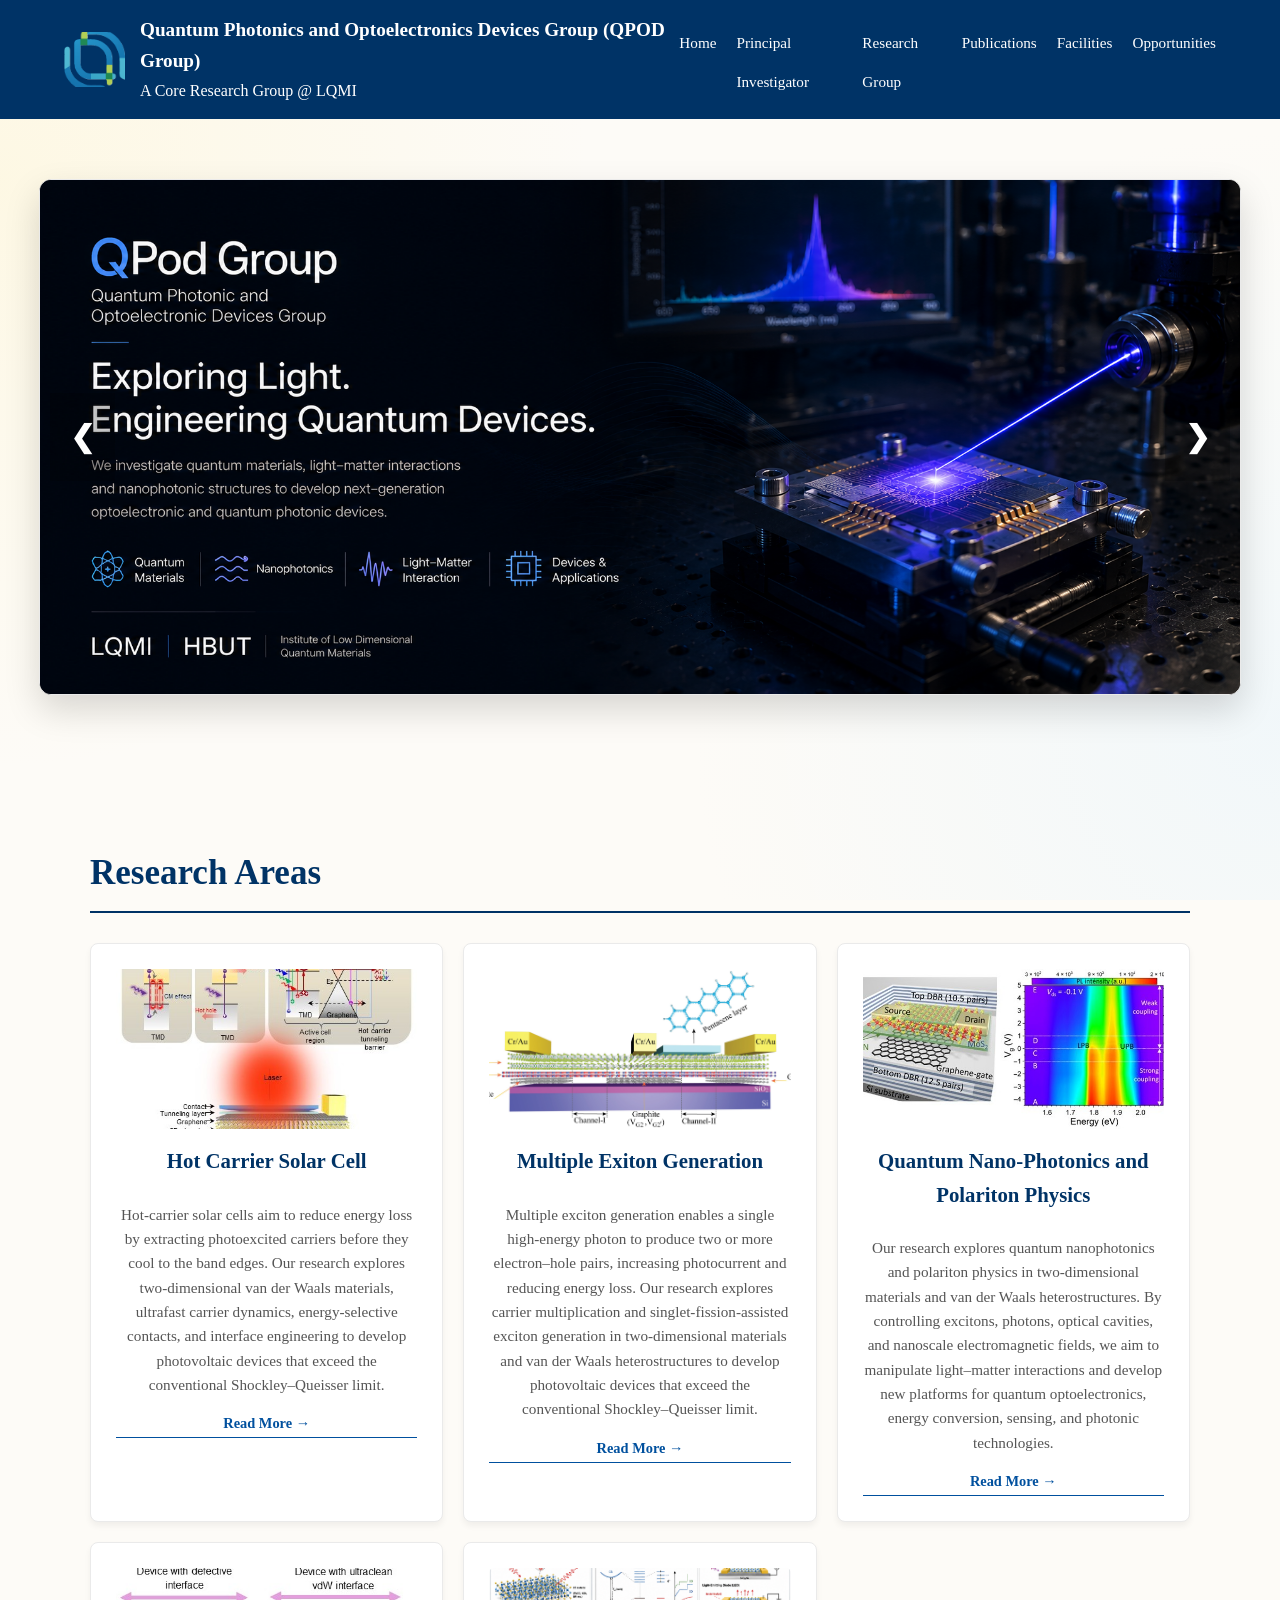
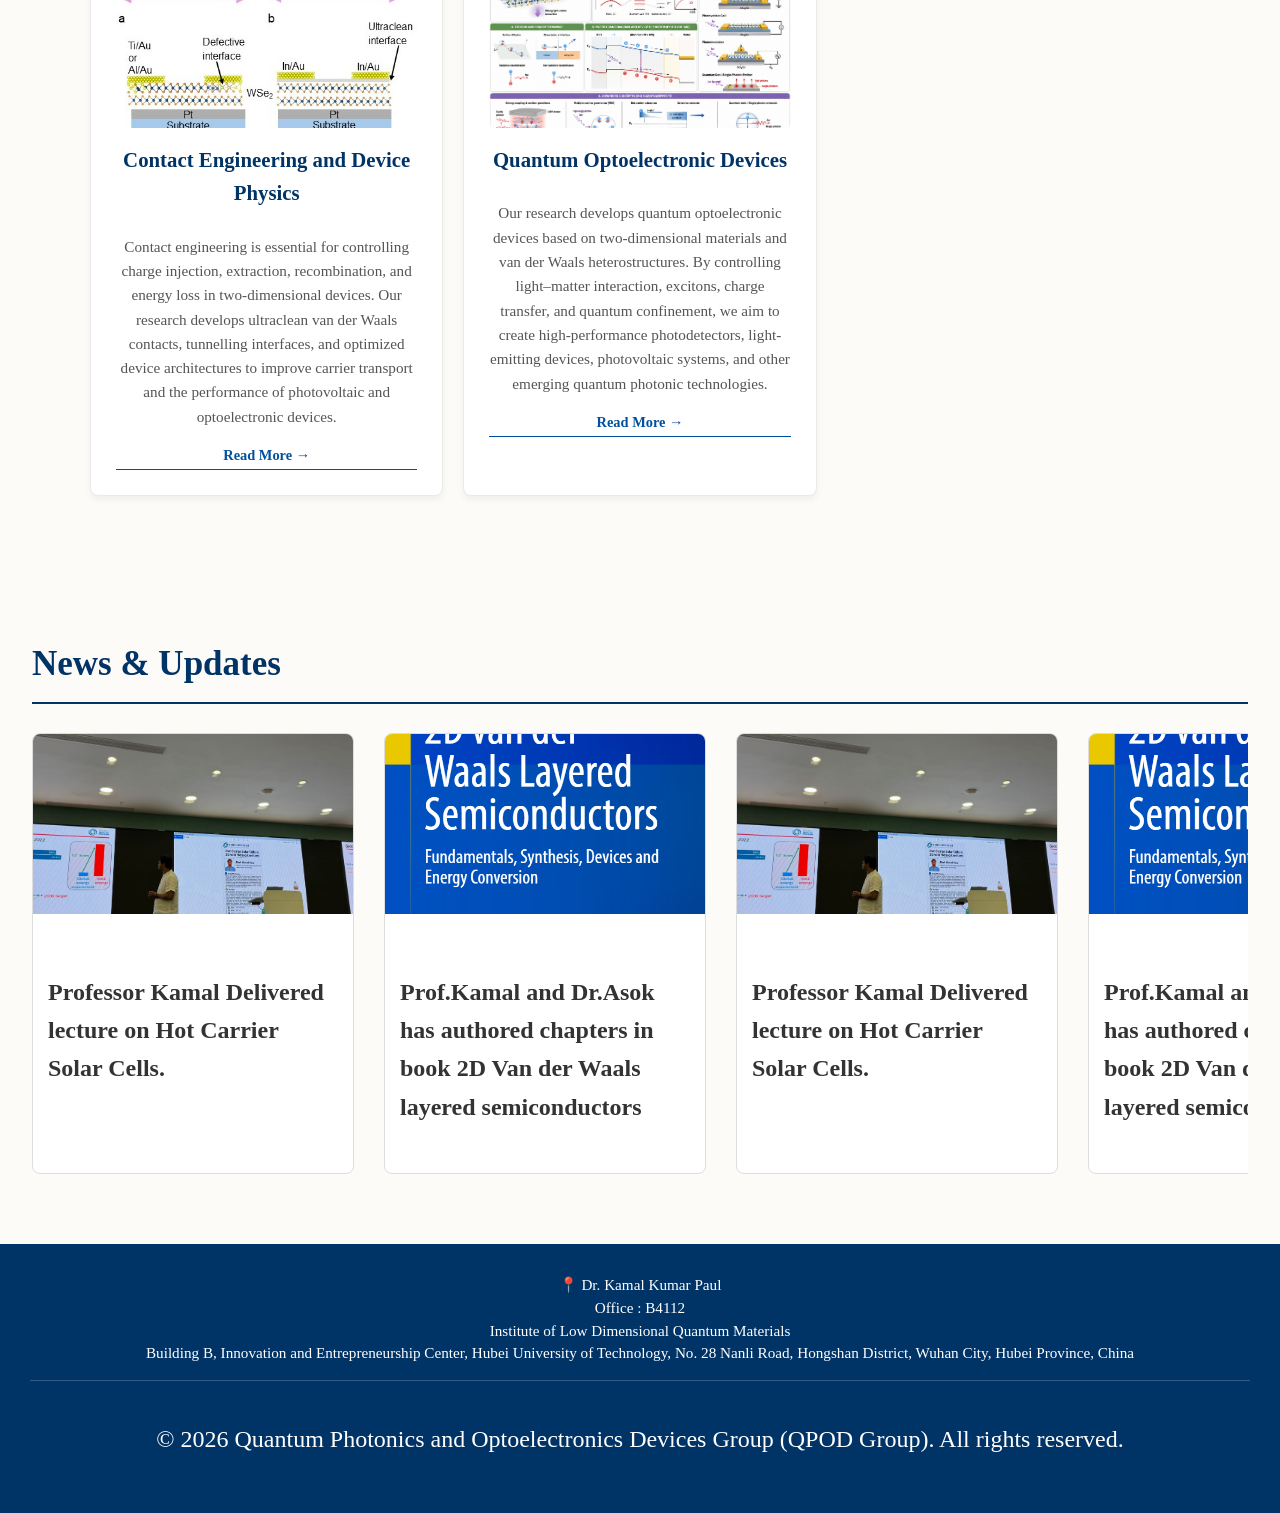
==== commit 44f04fa3: "Update index.html" ====
--- a/index.html
+++ b/index.html
@@ -18,6 +18,7 @@
             
             <div class="nav-brand">
                 <a href="index.html" class="logo">Quantum Photonic and Optoelectronic Device Group</a>
+                <a href="https://smce.hbut.edu.cn/lqm/index.htm" target="_blank" class="subheading-link">Core Research Group at LQMI</a>
             </div>
         </div>
 
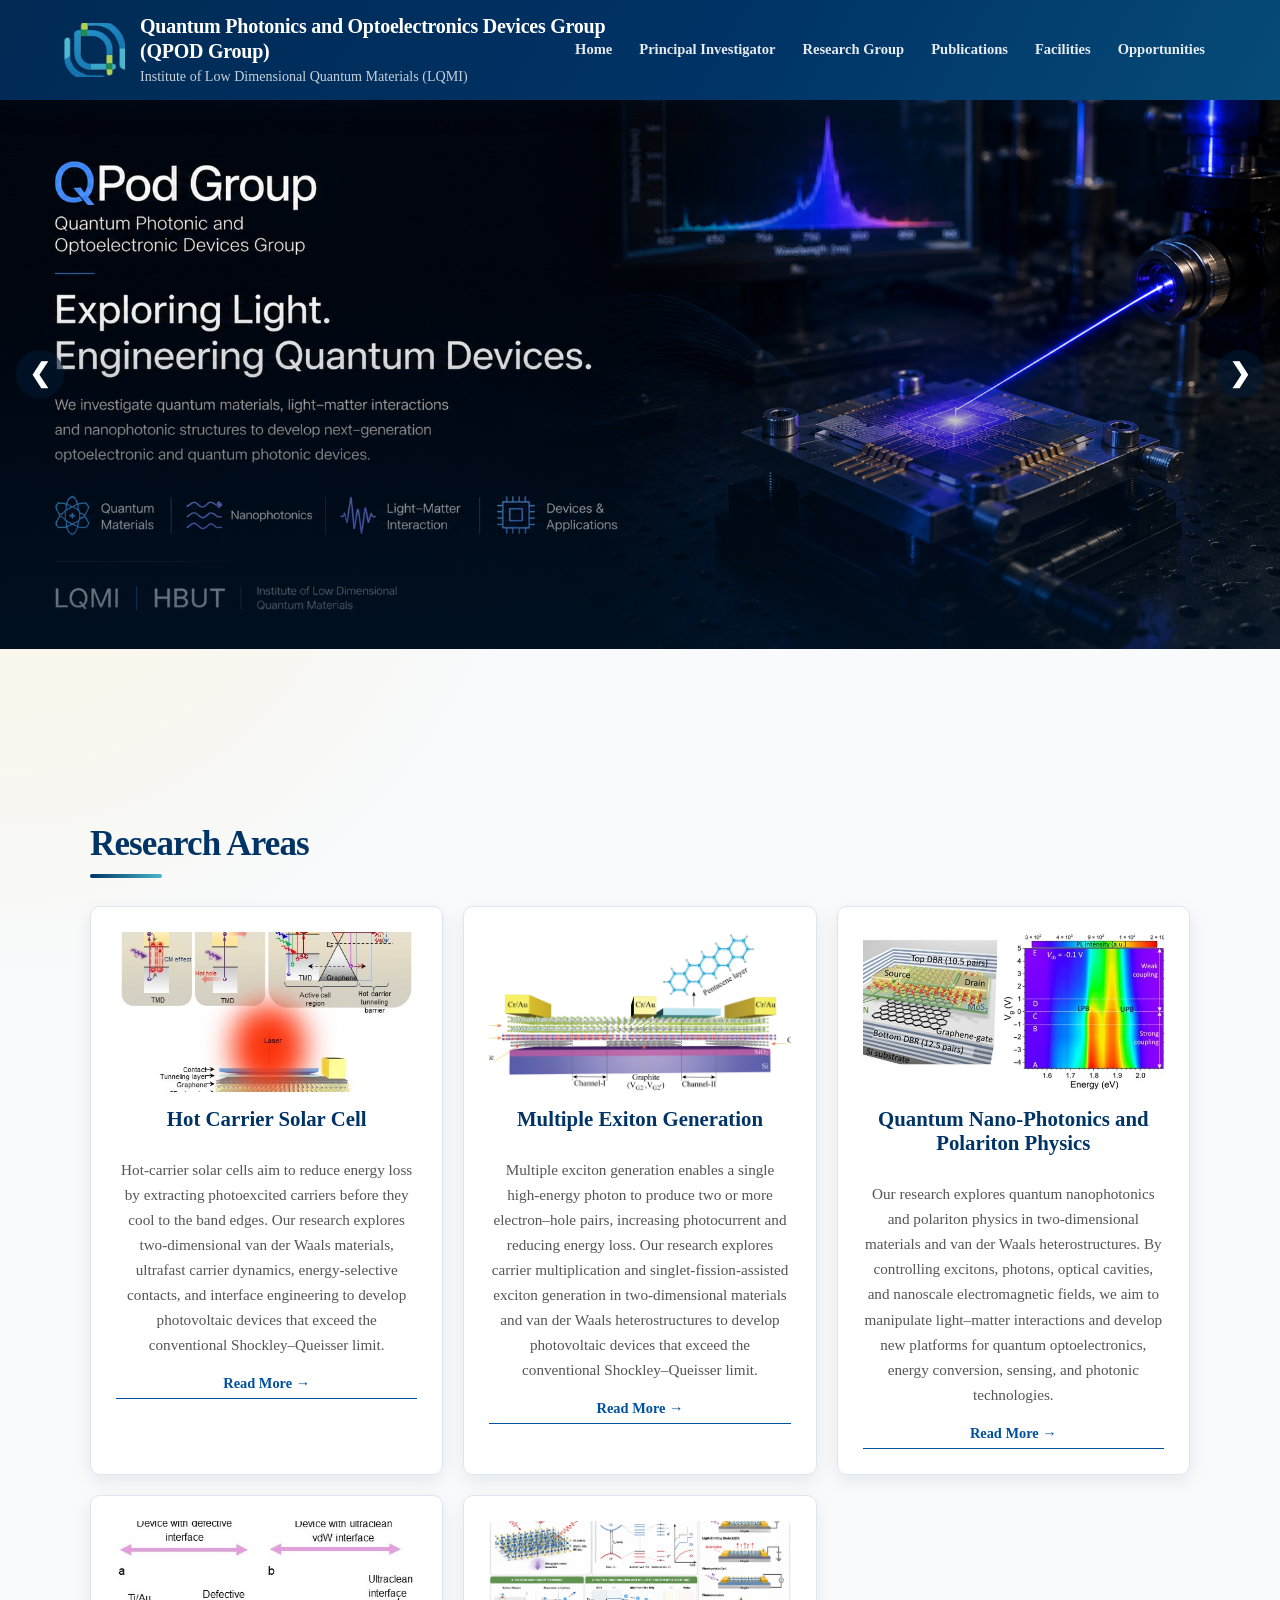
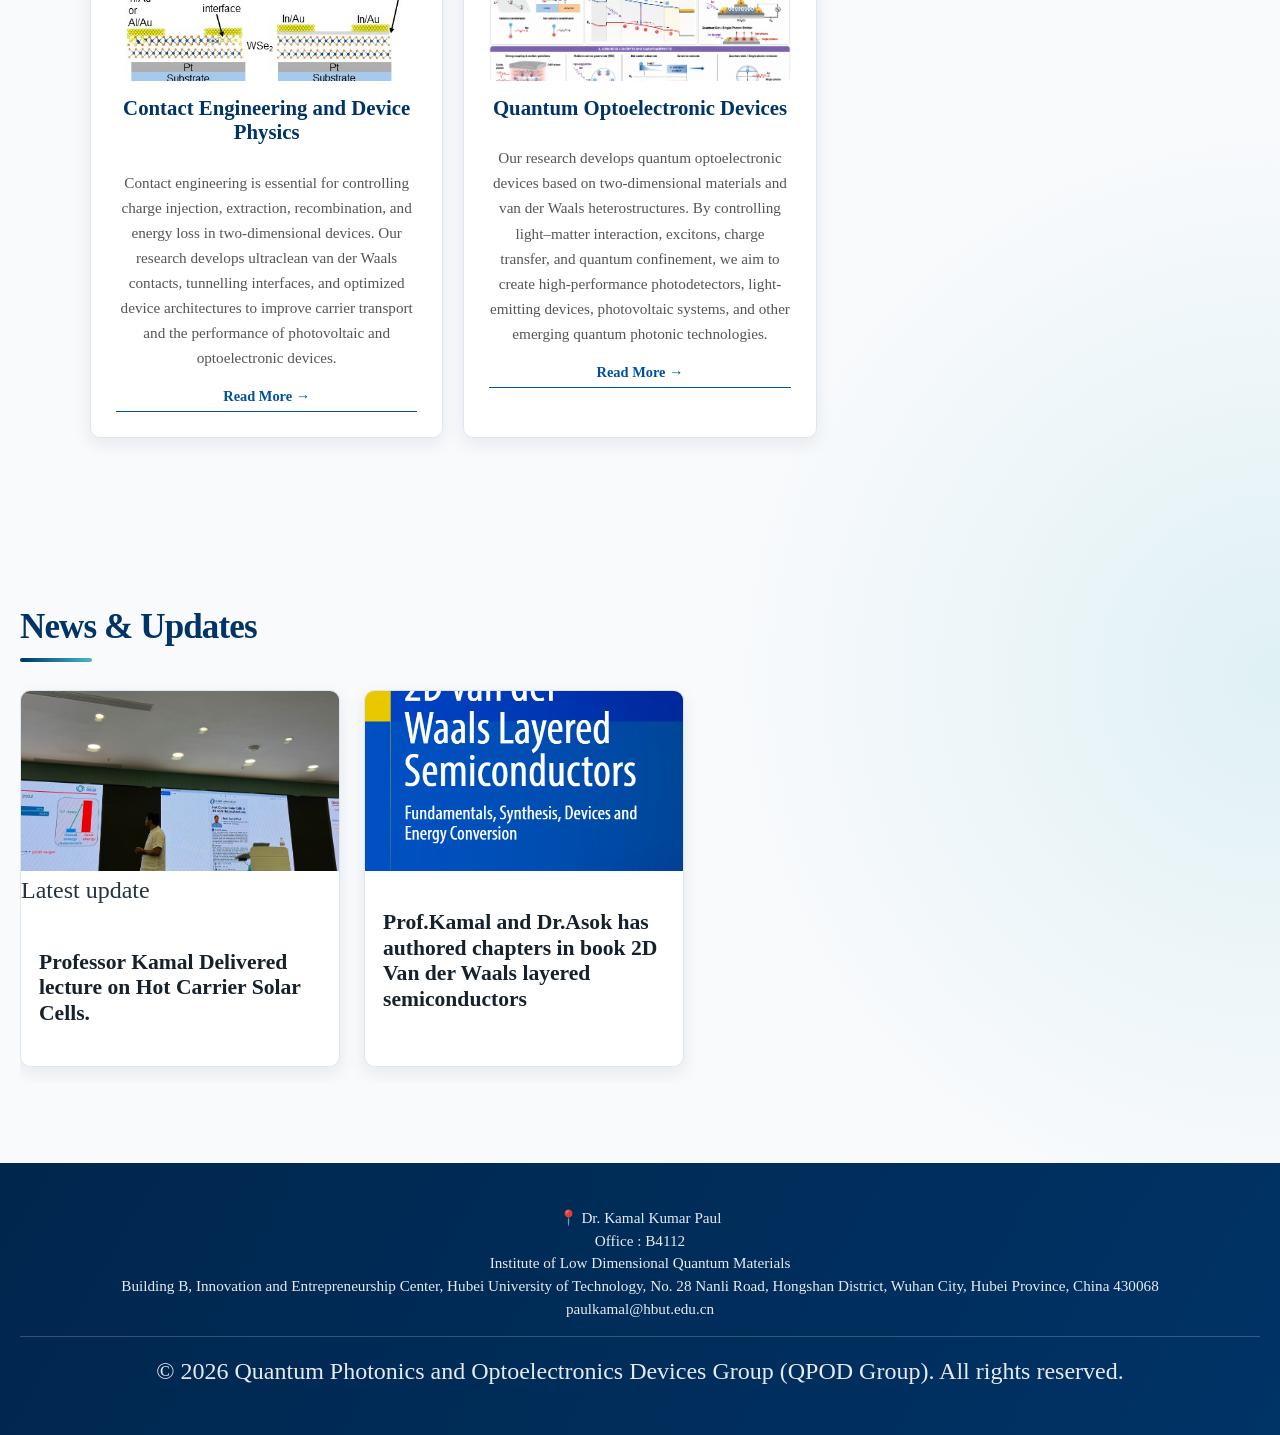
==== commit 044850f1: "Create editorial news and updates layout" ====
--- a/index.html
+++ b/index.html
@@ -202,37 +202,48 @@
         }
     </script>
 
-    <!-- 3. News Script -->
-    <script>
-        fetch('data/news.json')
-            .then(response => {
-                if (!response.ok) throw new Error("News data not found");
-                return response.json();
-            })
-            .then(data => {
-                const newsContainer = document.getElementById('dynamic-news');
-                let singleSetHTML = "";
-
-                data.items.forEach((item) => {
-                    const imgPath = item.image ? item.image.replace(/^\//, '') : 'placeholder-news1.jpg';
-                    
-                    singleSetHTML += `
-                        <div class="news-card">
-                            <img src="${imgPath}" alt="${item.headline}">
-                            <div class="news-content">
-                                <span class="news-date">${item.date}</span>
-                                <h4>${item.headline}</h4>
-                                <p>${item.description}</p>
-                            </div>
-                        </div>
-                    `;
-                });
-
-                newsContainer.innerHTML = singleSetHTML + singleSetHTML + singleSetHTML + singleSetHTML;
-            })
-            .catch(error => console.log("News data hasn't been created in the CMS yet.", error));
-    </script>
-
+    <!-- 3. News Script -->
+    <script>
+        fetch('data/news.json')
+            .then(response => {
+                if (!response.ok) throw new Error("News data not found");
+                return response.json();
+            })
+            .then(data => {
+                const newsContainer = document.getElementById('dynamic-news');
+                const items = Array.isArray(data.items) ? data.items : [];
+
+                if (items.length === 0) {
+                    newsContainer.innerHTML = '<p class="news-empty">No updates have been published yet.</p>';
+                    return;
+                }
+
+                newsContainer.innerHTML = items.map((item, index) => {
+                    const imgPath = item.image ? item.image.replace(/^\//, '') : 'placeholder-news1.jpg';
+                    const isFeatured = index === 0;
+                    const featuredClass = isFeatured ? ' news-card--featured' : '';
+                    const latestLabel = isFeatured ? '<span class="news-label">Latest update</span>' : '';
+                    const date = item.date ? `<time class="news-date">${item.date}</time>` : '';
+                    const description = item.description ? `<p>${item.description}</p>` : '';
+
+                    return `
+                        <article class="news-card${featuredClass}">
+                            <div class="news-image-wrap">
+                                <img src="${imgPath}" alt="${item.headline || 'Research group update'}" loading="${isFeatured ? 'eager' : 'lazy'}">
+                                ${latestLabel}
+                            </div>
+                            <div class="news-content">
+                                ${date}
+                                <h3>${item.headline || 'Research group update'}</h3>
+                                ${description}
+                            </div>
+                        </article>
+                    `;
+                }).join('');
+            })
+            .catch(error => console.log("News data hasn't been created in the CMS yet.", error));
+    </script>
+
     <!-- 4. Global Settings Script -->
     <script>
         fetch('data/settings.json')
--- a/style.css
+++ b/style.css
@@ -1,274 +1,791 @@
-/* --- Clean, academic color palette --- */
-/* --- 1. DEFAULT VARIABLES --- */
-:root {
-    --main-font: 'Inter', -apple-system, sans-serif;
-    --text-size: 16px;
-    --text-color: #333333;
-    --text-dark: #333;
-    --header-size: 32px;
-    --container-width: 1100px;
-    --primary-blue: #003366;
-    --light-gray: #f4f4f9;
-}
-
-/* --- 2. APPLY VARIABLES GLOBALLY --- */
-body {
-    font-family: var(--main-font), 'Segoe UI', Tahoma, Geneva, Verdana, sans-serif;
-    font-size: var(--text-size);
-    color: var(--text-color);
-    margin: 0;
-    padding: 0;
-    line-height: 1.6;
-    background-color: #fdfbf7; 
-    background-image: 
-        radial-gradient(circle at 0% 20%, rgba(254, 243, 199, 0.4) 0%, transparent 40%),
-        radial-gradient(circle at 100% 80%, rgba(224, 242, 254, 0.4) 0%, transparent 40%);
-    background-attachment: fixed;
-}
-
-h1, h2, h3, .section-header {
-    font-size: var(--header-size);
-}
-
-/* --- Container Alignment --- */
-.container {
-    width: 95%;
-    max-width: var(--container-width);
-    margin: 0 auto;
-    padding: 40px 20px;
-}
-
-.section-header { 
-    color: var(--primary-blue); 
-    border-bottom: 2px solid var(--primary-blue); 
-    padding-bottom: 10px; 
-    margin-top: 50px; 
-}
-
-/* --- Navigation --- */
-nav { 
-    background-color: var(--primary-blue); 
-    padding: 15px 5%; 
-    display: flex; 
-    justify-content: space-between; 
-    align-items: center; 
-}
-nav .logo { 
-    color: white; 
-    font-size: 1.2rem; 
-    font-weight: bold; 
-    text-decoration: none; 
-}
-nav ul { 
-    list-style: none; 
-    margin: 0; 
-    padding: 0; 
-    display: flex; 
-    gap: 20px; 
-}
-nav ul li a { 
-    color: white; 
-    text-decoration: none; 
-    font-size: 0.95rem; 
-}
-nav ul li a:hover { 
-    text-decoration: underline; 
-}
-
-/* --- Navigation Subheading Styles --- */
-.nav-brand {
-    display: flex;
-    flex-direction: column;
-    justify-content: center;
-}
-.subheading-link {
-    font-size: 1rem; 
-    color: #ffffff; 
-    text-decoration: none;
-    margin-top: 2px;
-    font-weight: 500;
-}
-.subheading-link:hover {
-    text-decoration: underline; 
-}
-
-/* --- Slider Styling --- */
-/* --- Slider Styling --- */
-.slider-container {
-    width: 95%;              /* Shrunk slightly from 100% so it acts like a box inside the page */
-    max-width: 1200px;
-    aspect-ratio: 21/ 9; 
-    
-    /* 1. VERTICAL CENTERING: Adds 60px of space above and below the slider */
-    margin: 60px auto;       
-    
-    /* 2. BOX CONTAINER EFFECTS */
-    border-radius: 12px;     /* Gives the box smooth, rounded corners */
-    box-shadow: 0 15px 35px rgba(0, 0, 0, 0.15); /* Adds a soft, professional drop shadow */
-    border: 1px solid #eaeaea; /* Adds a very subtle outline */
-    
-    overflow: hidden; 
-    position: relative;
-    background-color: #000;
-}
-.slide { 
-    display: none; 
-    width: 100%; 
-    height: 100%; 
-}
-.slide img {
-    width: 100%;             
-    height: 100%;            
-    object-fit: contain;       
-    object-position: center; 
-    display: block;
-    filter: brightness(100%); 
-}
-.slider-overlay {
-    background: rgba(0, 0, 0, 0.2); 
-}
-.slide-text { 
-    color: #f2f2f2; 
-    position: absolute; 
-    top: 50%; 
-    left: 50%; 
-    transform: translate(-50%, -50%); 
-    text-align: center; 
-    width: 80%; 
-}
-.prev, .next { 
-    cursor: pointer; 
-    position: absolute; 
-    top: 50%; 
-    transform: translateY(-50%); 
-    padding: 20px; 
-    color: white; 
-    font-weight: bold; 
-    font-size: 30px; 
-    background-color: rgba(0,0,0,0.2); 
-}
-.next { right: 10px; } 
-.prev { left: 10px; }
-
-/* --- Grid Layout --- */
-.grid-container { 
-    display: grid; 
-    grid-template-columns: repeat(auto-fit, minmax(350px, 1fr)); 
-    gap: 30px; 
-    margin-top: 30px; 
-}
-.card { 
-    background: white; 
-    border: 1px solid #e0e0e0; 
-    padding: 25px; 
-    border-radius: 8px; 
-    box-shadow: 0 4px 6px rgba(0,0,0,0.05); 
-    display: flex; 
-    flex-direction: column; 
-}
-
-/* --- News Scroller --- */
-.news-scroller { 
-    width: 95%; 
-    max-width: 1400px; 
-    margin: 40px auto; 
-    overflow: hidden; 
-    padding: 10px 0; 
-}
-.news-track { 
-    display: flex; 
-    width: max-content; 
-    animation: scrollLeft 30s linear infinite; 
-}
-.news-track:hover { 
-    animation-play-state: paused; 
-}
-.news-card { 
-    width: 320px; 
-    margin-right: 30px; 
-    background: white; 
-    border: 1px solid #ddd; 
-    border-radius: 8px; 
-    overflow: hidden; 
-    flex-shrink: 0; 
-}
-.news-card img { 
-    width: 100%; 
-    height: 180px; 
-    object-fit: cover; 
-}
-.news-content { 
-    padding: 15px; 
-}
-
-/* --- Footer --- */
-footer { 
-    background-color: var(--primary-blue); 
-    color: white; 
-    text-align: center; 
-    padding: 30px; 
-    margin-top: 60px; 
-}
-
-/* --- Animations --- */
-@keyframes scrollLeft { 
-    0% { transform: translateX(0); } 
-    100% { transform: translateX(-50%); } 
-}
-
-/* --- RESEARCH MODAL STYLES --- */
-.modal {
-    display: none; 
-    position: fixed; 
-    z-index: 9999; 
-    left: 0;
-    top: 0;
-    width: 100%; 
-    height: 100%; 
-    background-color: rgba(0, 30, 60, 0.7); 
-    backdrop-filter: blur(4px); 
-    overflow-y: auto; 
-}
-.modal-content {
-    background-color: #ffffff;
-    margin: 5% auto; 
-    padding: 40px;
-    border-radius: 12px;
-    width: 90%;
-    max-width: 800px; 
-    box-shadow: 0 20px 40px rgba(0,0,0,0.3);
-    position: relative;
-    animation: modalFadeIn 0.3s ease-out forwards;
-}
-.close-btn {
-    color: #999;
-    position: absolute;
-    top: 20px;
-    right: 25px;
-    font-size: 32px;
-    font-weight: bold;
-    cursor: pointer;
-    transition: color 0.2s;
-    line-height: 1;
-}
-.close-btn:hover {
-    color: #cc0000; 
-}
-@keyframes modalFadeIn {
-    from {
-        opacity: 0;
-        transform: translateY(-30px);
-    }
-    to {
-        opacity: 1;
-        transform: translateY(0);
-    }
-}
-
-/* --- Mobile --- */
-@media (max-width: 768px) {
-    nav { flex-direction: column; }
-    .grid-container { grid-template-columns: 1fr; }
-    .container { width: 90%; }
-    /* The slider height is now automatically handled by aspect-ratio! */
-}
+/* Responsive design system for the LQMI research group website */
+:root {
+    --main-font: 'Inter', -apple-system, BlinkMacSystemFont, 'Segoe UI', sans-serif;
+    --text-size: 16px;
+    --text-color: #263442;
+    --text-dark: #17212b;
+    --header-size: 32px;
+    --container-width: 1100px;
+    --primary-blue: #003366;
+    --primary-blue-bright: #075da8;
+    --accent: #48b7c8;
+    --surface: #ffffff;
+    --surface-soft: #f3f7fa;
+    --border: #dce6ee;
+    --shadow-sm: 0 6px 18px rgba(0, 35, 70, 0.08);
+    --shadow-lg: 0 18px 50px rgba(0, 35, 70, 0.16);
+    --radius-sm: 10px;
+    --radius-lg: 18px;
+}
+
+*,
+*::before,
+*::after {
+    box-sizing: border-box;
+}
+
+html {
+    scroll-behavior: smooth;
+    -webkit-text-size-adjust: 100%;
+}
+
+body {
+    min-width: 320px;
+    margin: 0;
+    overflow-x: hidden;
+    font-family: var(--main-font);
+    font-size: var(--text-size);
+    line-height: 1.65;
+    color: var(--text-color);
+    background:
+        radial-gradient(circle at 0% 15%, rgba(255, 227, 142, 0.24), transparent 34rem),
+        radial-gradient(circle at 100% 75%, rgba(72, 183, 200, 0.14), transparent 34rem),
+        #f8fafc;
+}
+
+img,
+video {
+    display: block;
+    max-width: 100%;
+}
+
+a,
+button {
+    -webkit-tap-highlight-color: transparent;
+}
+
+a {
+    color: var(--primary-blue-bright);
+}
+
+a:focus-visible,
+button:focus-visible,
+[tabindex]:focus-visible {
+    outline: 3px solid #ffd166;
+    outline-offset: 3px;
+}
+
+h1,
+h2,
+h3 {
+    color: var(--text-dark);
+    line-height: 1.18;
+    overflow-wrap: anywhere;
+}
+
+h1 {
+    font-size: clamp(2rem, 5vw, 3.5rem);
+}
+
+h2 {
+    font-size: clamp(1.55rem, 3.5vw, 2.25rem);
+}
+
+h3 {
+    font-size: clamp(1.1rem, 2.2vw, 1.35rem);
+}
+
+p,
+li {
+    overflow-wrap: anywhere;
+}
+
+/* Shared page structure */
+.container {
+    width: min(calc(100% - 40px), var(--container-width));
+    margin-inline: auto;
+    padding: clamp(32px, 5vw, 64px) 0;
+}
+
+.section-header {
+    position: relative;
+    margin: clamp(32px, 6vw, 58px) 0 28px;
+    padding-bottom: 14px;
+    border: 0;
+    color: var(--primary-blue);
+    font-size: clamp(1.65rem, 4vw, var(--header-size));
+    letter-spacing: -0.025em;
+}
+
+.section-header::after {
+    position: absolute;
+    bottom: 0;
+    left: 0;
+    width: 72px;
+    height: 4px;
+    border-radius: 999px;
+    background: linear-gradient(90deg, var(--primary-blue), var(--accent));
+    content: '';
+}
+
+.hero {
+    padding: clamp(46px, 8vw, 88px) 20px !important;
+    color: #fff;
+    text-align: center;
+    background:
+        linear-gradient(135deg, rgba(0, 32, 64, 0.96), rgba(0, 73, 125, 0.9)),
+        var(--primary-blue);
+}
+
+.hero h1 {
+    margin: 0;
+    color: #fff;
+    letter-spacing: -0.035em;
+}
+
+/* Navigation */
+nav {
+    position: sticky;
+    top: 0;
+    z-index: 1000;
+    display: flex;
+    align-items: center;
+    justify-content: space-between;
+    gap: 30px;
+    min-height: 82px;
+    padding: 14px max(24px, 5vw);
+    color: #fff;
+    background: linear-gradient(120deg, #002a54, var(--primary-blue) 58%, #064b78);
+    box-shadow: 0 8px 24px rgba(0, 25, 50, 0.2);
+}
+
+nav > div:first-child {
+    min-width: 0;
+}
+
+nav .logo {
+    display: block;
+    color: #fff;
+    font-size: clamp(1rem, 1.8vw, 1.25rem);
+    font-weight: 750;
+    line-height: 1.25;
+    text-decoration: none;
+    letter-spacing: -0.012em;
+}
+
+.nav-brand {
+    display: flex;
+    min-width: 0;
+    flex-direction: column;
+    justify-content: center;
+}
+
+.subheading-link,
+.subheading-wrapper {
+    margin-top: 3px;
+    color: rgba(255, 255, 255, 0.78) !important;
+    font-size: 0.88rem !important;
+    font-weight: 500 !important;
+    line-height: 1.35;
+    text-decoration: none;
+}
+
+.subheading-link:hover {
+    color: #fff !important;
+    text-decoration: none;
+}
+
+nav ul {
+    display: flex;
+    align-items: center;
+    justify-content: flex-end;
+    gap: 5px;
+    margin: 0;
+    padding: 0;
+    list-style: none;
+}
+
+nav ul li {
+    flex: 0 0 auto;
+}
+
+nav ul li a {
+    display: flex;
+    min-height: 44px;
+    align-items: center;
+    padding: 9px 11px;
+    border-radius: 9px;
+    color: rgba(255, 255, 255, 0.9);
+    font-size: 0.91rem;
+    font-weight: 600;
+    line-height: 1.2;
+    text-align: center;
+    text-decoration: none;
+    transition: color 160ms ease, background-color 160ms ease, transform 160ms ease;
+}
+
+nav ul li a:hover {
+    color: #fff;
+    text-decoration: none;
+    background: rgba(255, 255, 255, 0.13);
+    transform: translateY(-1px);
+}
+
+/* Homepage slider */
+.slider-container {
+    position: relative;
+    width: 100%;
+    max-width: none;
+    aspect-ratio: 21 / 9;
+    margin: 0 0 clamp(28px, 5vw, 52px);
+    overflow: hidden;
+    border: 0;
+    border-radius: 0;
+    background: #06111c;
+    box-shadow: none;
+}
+
+#dynamic-slider,
+.slide {
+    width: 100%;
+    height: 100%;
+}
+
+.slide {
+    position: relative;
+    display: none;
+}
+
+.slide::after {
+    position: absolute;
+    inset: 0;
+    background: linear-gradient(180deg, transparent 35%, rgba(0, 20, 40, 0.7));
+    content: '';
+    pointer-events: none;
+}
+
+.slide img {
+    width: 100%;
+    height: 100%;
+    object-fit: cover;
+    object-position: center;
+}
+
+.slide-text {
+    position: absolute;
+    z-index: 1;
+    right: clamp(24px, 7vw, 80px);
+    bottom: clamp(24px, 6vw, 64px);
+    left: clamp(24px, 7vw, 80px);
+    color: #fff;
+    text-align: left;
+    text-shadow: 0 2px 12px rgba(0, 0, 0, 0.55);
+}
+
+.slide-text h1 {
+    max-width: 850px;
+    margin: 0 0 8px;
+    color: #fff;
+    font-size: clamp(1.6rem, 4.2vw, 3.25rem);
+}
+
+.slide-text p {
+    max-width: 720px;
+    margin: 0;
+    font-size: clamp(0.95rem, 1.8vw, 1.18rem);
+}
+
+.prev,
+.next {
+    position: absolute;
+    z-index: 2;
+    top: 50%;
+    display: grid;
+    width: 48px;
+    height: 48px;
+    place-items: center;
+    padding: 0;
+    border-radius: 50%;
+    color: #fff;
+    background: rgba(0, 25, 50, 0.58);
+    font-size: 26px;
+    font-weight: 700;
+    line-height: 1;
+    cursor: pointer;
+    transform: translateY(-50%);
+    transition: background-color 160ms ease, transform 160ms ease;
+}
+
+.prev {
+    left: 16px;
+}
+
+.next {
+    right: 16px;
+}
+
+.prev:hover,
+.next:hover {
+    background: rgba(0, 25, 50, 0.86);
+    transform: translateY(-50%) scale(1.04);
+}
+
+/* Cards and grids */
+.grid-container {
+    display: grid;
+    grid-template-columns: repeat(auto-fit, minmax(min(100%, 300px), 1fr));
+    gap: clamp(18px, 3vw, 30px);
+    margin-top: 28px;
+}
+
+.card,
+.publication-card {
+    min-width: 0;
+    overflow: hidden;
+    border: 1px solid var(--border) !important;
+    border-radius: var(--radius-sm) !important;
+    background: rgba(255, 255, 255, 0.96);
+    box-shadow: var(--shadow-sm);
+}
+
+.card {
+    display: flex;
+    flex-direction: column;
+    padding: clamp(20px, 3vw, 28px);
+    transition: border-color 180ms ease, box-shadow 180ms ease, transform 180ms ease;
+}
+
+.card:hover {
+    border-color: rgba(0, 93, 168, 0.28) !important;
+    box-shadow: 0 14px 32px rgba(0, 35, 70, 0.13);
+}
+
+.card img {
+    max-width: 100%;
+}
+
+.publication-card {
+    margin-bottom: 16px !important;
+    padding: clamp(19px, 3vw, 26px) !important;
+    border-bottom: 1px solid var(--border) !important;
+}
+
+.publication-card h3 {
+    line-height: 1.35;
+}
+
+/* News: animated on larger screens, touch-scrollable on phones */
+.news-scroller {
+    width: min(calc(100% - 40px), 1400px);
+    margin: 36px auto;
+    padding: 10px 0 16px;
+    overflow: hidden;
+}
+
+.news-track {
+    display: flex;
+    width: max-content;
+    animation: scrollLeft 36s linear infinite;
+}
+
+.news-track:hover {
+    animation-play-state: paused;
+}
+
+.news-card {
+    width: 320px;
+    margin-right: 24px;
+    overflow: hidden;
+    flex-shrink: 0;
+    border: 1px solid var(--border);
+    border-radius: var(--radius-sm);
+    background: #fff;
+    box-shadow: var(--shadow-sm);
+}
+
+.news-card img {
+    width: 100%;
+    height: 180px;
+    object-fit: cover;
+}
+
+.news-content {
+    padding: 18px;
+}
+
+/* Biography and profile content */
+.bio-content {
+    padding: clamp(22px, 4vw, 42px);
+    border: 1px solid var(--border);
+    border-radius: var(--radius-lg);
+    background: rgba(255, 255, 255, 0.92);
+    box-shadow: var(--shadow-sm);
+}
+
+.bio-list {
+    padding-left: 0;
+    list-style: none;
+}
+
+.bio-list li {
+    gap: 18px;
+    padding: 16px 0;
+    border-bottom: 1px solid var(--border);
+}
+
+.bio-list li:last-child {
+    border-bottom: 0;
+}
+
+/* Modals */
+.modal {
+    position: fixed;
+    z-index: 9999;
+    inset: 0;
+    display: none;
+    padding: 20px;
+    overflow-y: auto;
+    background: rgba(0, 24, 48, 0.76);
+    backdrop-filter: blur(6px);
+}
+
+.modal-content {
+    position: relative;
+    width: min(100%, 800px);
+    max-height: calc(100dvh - 40px);
+    margin: min(6vh, 54px) auto;
+    padding: clamp(26px, 5vw, 44px);
+    overflow-y: auto;
+    border-radius: var(--radius-lg);
+    background: #fff;
+    box-shadow: 0 24px 70px rgba(0, 18, 36, 0.36);
+    animation: modalFadeIn 240ms ease-out forwards;
+}
+
+.close-btn {
+    position: absolute;
+    top: 12px;
+    right: 14px;
+    display: grid;
+    width: 44px;
+    height: 44px;
+    place-items: center;
+    color: #697784;
+    font-size: 30px;
+    font-weight: 700;
+    line-height: 1;
+    cursor: pointer;
+    transition: color 160ms ease, background-color 160ms ease;
+}
+
+.close-btn:hover {
+    border-radius: 50%;
+    color: #a40e26;
+    background: #fff0f2;
+}
+
+/* Footer */
+footer {
+    margin-top: clamp(46px, 8vw, 80px);
+    padding: clamp(28px, 5vw, 44px) 20px;
+    color: rgba(255, 255, 255, 0.9);
+    text-align: center;
+    background: linear-gradient(120deg, #00264d, var(--primary-blue));
+}
+
+footer p {
+    margin: 0;
+}
+
+@keyframes scrollLeft {
+    from { transform: translateX(0); }
+    to { transform: translateX(-50%); }
+}
+
+@keyframes modalFadeIn {
+    from {
+        opacity: 0;
+        transform: translateY(18px) scale(0.985);
+    }
+    to {
+        opacity: 1;
+        transform: translateY(0) scale(1);
+    }
+}
+
+/* Tablet layout */
+@media (max-width: 980px) {
+    nav {
+        position: relative;
+        align-items: flex-start;
+        flex-direction: column;
+        gap: 12px;
+    }
+
+    nav ul {
+        width: 100%;
+        justify-content: flex-start;
+        overflow-x: auto;
+        overscroll-behavior-inline: contain;
+        scrollbar-width: thin;
+        scroll-snap-type: x proximity;
+    }
+
+    nav ul li {
+        scroll-snap-align: start;
+    }
+
+    nav ul li a {
+        border: 1px solid rgba(255, 255, 255, 0.13);
+        background: rgba(255, 255, 255, 0.08);
+        white-space: nowrap;
+    }
+}
+
+/* Phone layout */
+@media (max-width: 640px) {
+    body {
+        line-height: 1.58;
+    }
+
+    .container {
+        width: min(calc(100% - 28px), var(--container-width));
+        padding: 28px 0 42px;
+    }
+
+    .section-header {
+        margin-top: 28px;
+        margin-bottom: 22px;
+        font-size: clamp(1.5rem, 7vw, 2rem);
+    }
+
+    nav {
+        min-height: 0;
+        padding: 13px 14px 12px;
+        gap: 10px;
+    }
+
+    nav > div:first-child {
+        width: 100%;
+        gap: 10px !important;
+    }
+
+    nav #global-nav-logo {
+        max-width: 48px;
+        max-height: 48px !important;
+    }
+
+    nav .logo {
+        font-size: clamp(0.94rem, 4.2vw, 1.08rem);
+    }
+
+    .subheading-link,
+    .subheading-wrapper {
+        font-size: 0.77rem !important;
+    }
+
+    nav ul {
+        gap: 7px;
+        padding: 2px 0 5px;
+    }
+
+    nav ul li a {
+        min-height: 42px;
+        padding: 8px 12px;
+        border-radius: 999px;
+        font-size: 0.82rem;
+    }
+
+    .hero {
+        padding: 38px 16px !important;
+    }
+
+    .hero h1 {
+        font-size: clamp(1.8rem, 9vw, 2.5rem);
+    }
+
+    .slider-container {
+        width: 100%;
+        aspect-ratio: 4 / 3;
+        margin: 0 0 28px;
+        border-radius: 0;
+    }
+
+    .slide img {
+        object-fit: cover;
+    }
+
+    .slide-text {
+        right: 52px;
+        bottom: 22px;
+        left: 22px;
+    }
+
+    .slide-text h1 {
+        font-size: clamp(1.3rem, 7vw, 2rem);
+    }
+
+    .slide-text p {
+        font-size: 0.9rem;
+        line-height: 1.45;
+    }
+
+    .prev,
+    .next {
+        width: 42px;
+        height: 42px;
+        font-size: 22px;
+    }
+
+    .prev {
+        left: 8px;
+    }
+
+    .next {
+        right: 8px;
+    }
+
+    .grid-container,
+    #dynamic-research {
+        grid-template-columns: minmax(0, 1fr) !important;
+        gap: 16px !important;
+    }
+
+    .card {
+        min-width: 0 !important;
+        width: 100% !important;
+        max-width: none !important;
+        min-height: 0 !important;
+        padding: 19px !important;
+    }
+
+    .card:hover {
+        transform: none !important;
+    }
+
+    .news-scroller {
+        width: 100%;
+        padding: 0 14px 14px;
+        overflow-x: auto;
+        overscroll-behavior-inline: contain;
+        scroll-snap-type: x mandatory;
+        scrollbar-width: thin;
+    }
+
+    .news-scroller .section-header {
+        position: sticky;
+        left: 0;
+    }
+
+    .news-track {
+        gap: 14px;
+        animation: none;
+    }
+
+    .news-card {
+        width: min(82vw, 310px);
+        margin-right: 0;
+        scroll-snap-align: start;
+    }
+
+    .news-card img {
+        height: 165px;
+    }
+
+    .modal {
+        align-items: flex-end;
+        padding: 0;
+    }
+
+    .modal-content {
+        width: 100% !important;
+        max-width: none !important;
+        max-height: 92dvh !important;
+        margin: 8dvh 0 0 !important;
+        padding: 30px 20px 26px !important;
+        border-radius: 20px 20px 0 0 !important;
+    }
+
+    .modal-content h2 {
+        padding-right: 34px;
+        font-size: 1.55rem !important;
+    }
+
+    .bio-list li {
+        display: grid !important;
+        grid-template-columns: 1fr;
+        gap: 5px !important;
+    }
+
+    .year-badge {
+        flex: none !important;
+        margin-right: 0 !important;
+    }
+
+    .pi-section {
+        padding: 24px 18px !important;
+        gap: 22px !important;
+        border-radius: 14px !important;
+    }
+
+    .pi-image {
+        width: min(68vw, 220px) !important;
+        height: min(68vw, 220px) !important;
+    }
+
+    .pi-info h2 {
+        font-size: 1.8rem !important;
+    }
+
+    .pi-contact a {
+        min-height: 44px;
+        justify-content: center;
+    }
+
+    .member-img {
+        width: 145px !important;
+        height: 145px !important;
+    }
+
+    #dynamic-opportunities .card > div:first-child {
+        align-items: flex-start !important;
+        flex-direction: column;
+        gap: 10px;
+    }
+
+    footer {
+        margin-top: 42px;
+        padding-inline: 18px;
+    }
+}
+
+/* Very small phones */
+@media (max-width: 380px) {
+    .container {
+        width: calc(100% - 22px);
+    }
+
+    .slide-text {
+        right: 48px;
+        bottom: 18px;
+        left: 18px;
+    }
+
+    .slide-text p {
+        display: none;
+    }
+
+    .news-card {
+        width: 86vw;
+    }
+}
+
+/* Respect motion and data-comfort preferences */
+@media (prefers-reduced-motion: reduce) {
+    html {
+        scroll-behavior: auto;
+    }
+
+    *,
+    *::before,
+    *::after {
+        scroll-behavior: auto !important;
+        animation-duration: 0.01ms !important;
+        animation-iteration-count: 1 !important;
+        transition-duration: 0.01ms !important;
+    }
+
+    .news-track {
+        animation: none;
+    }
+}
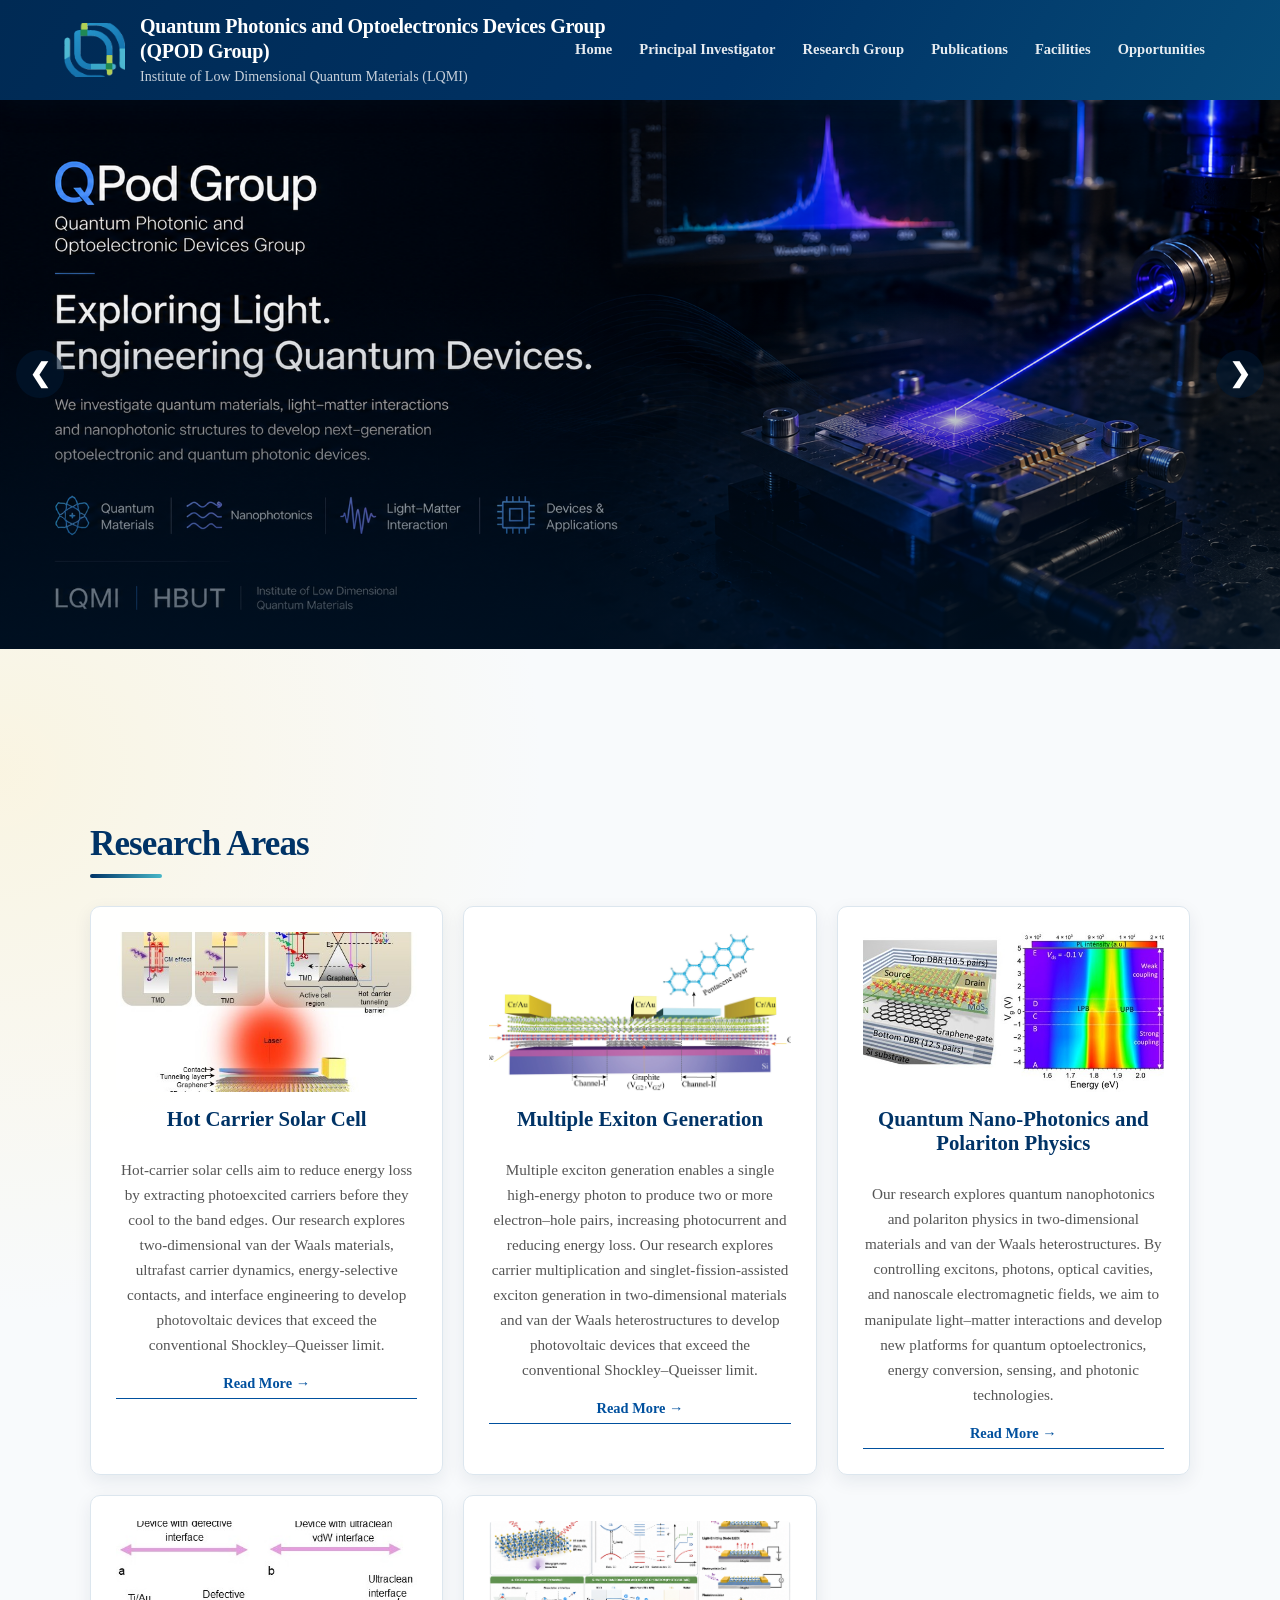
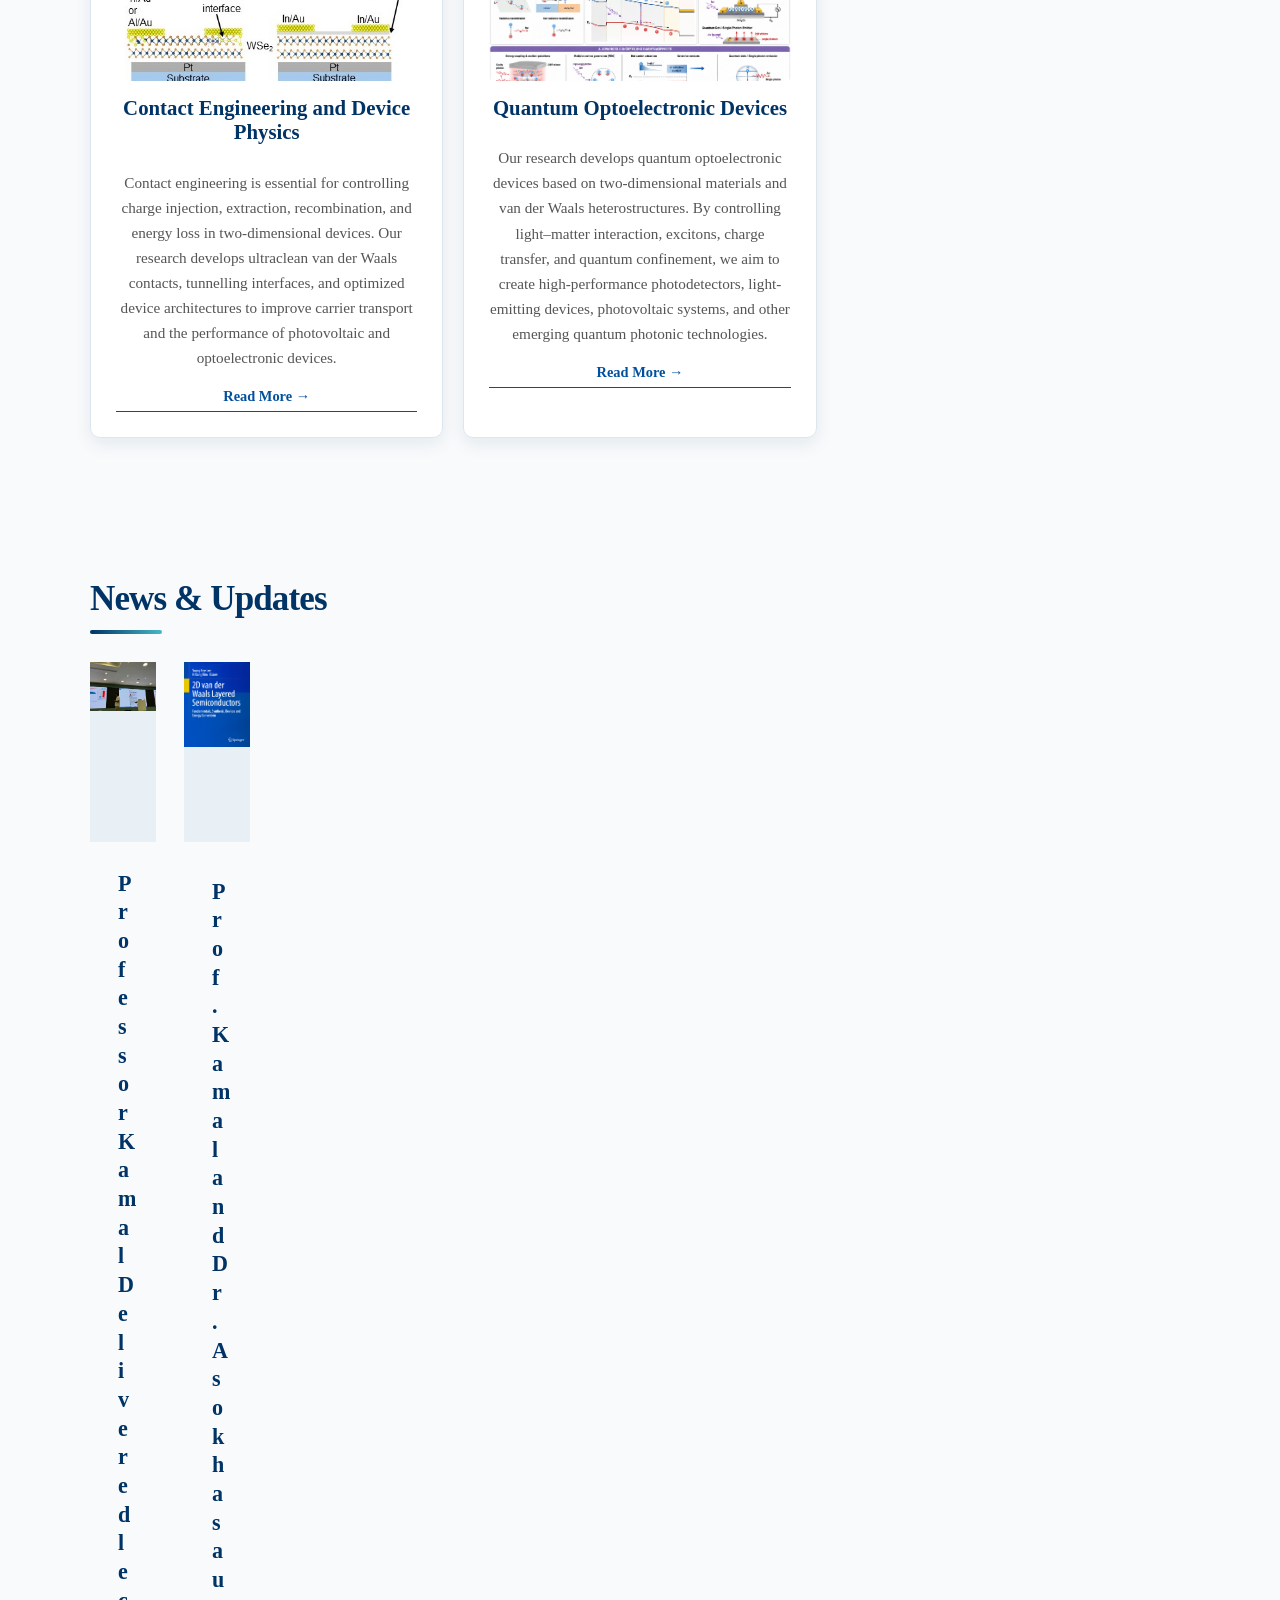
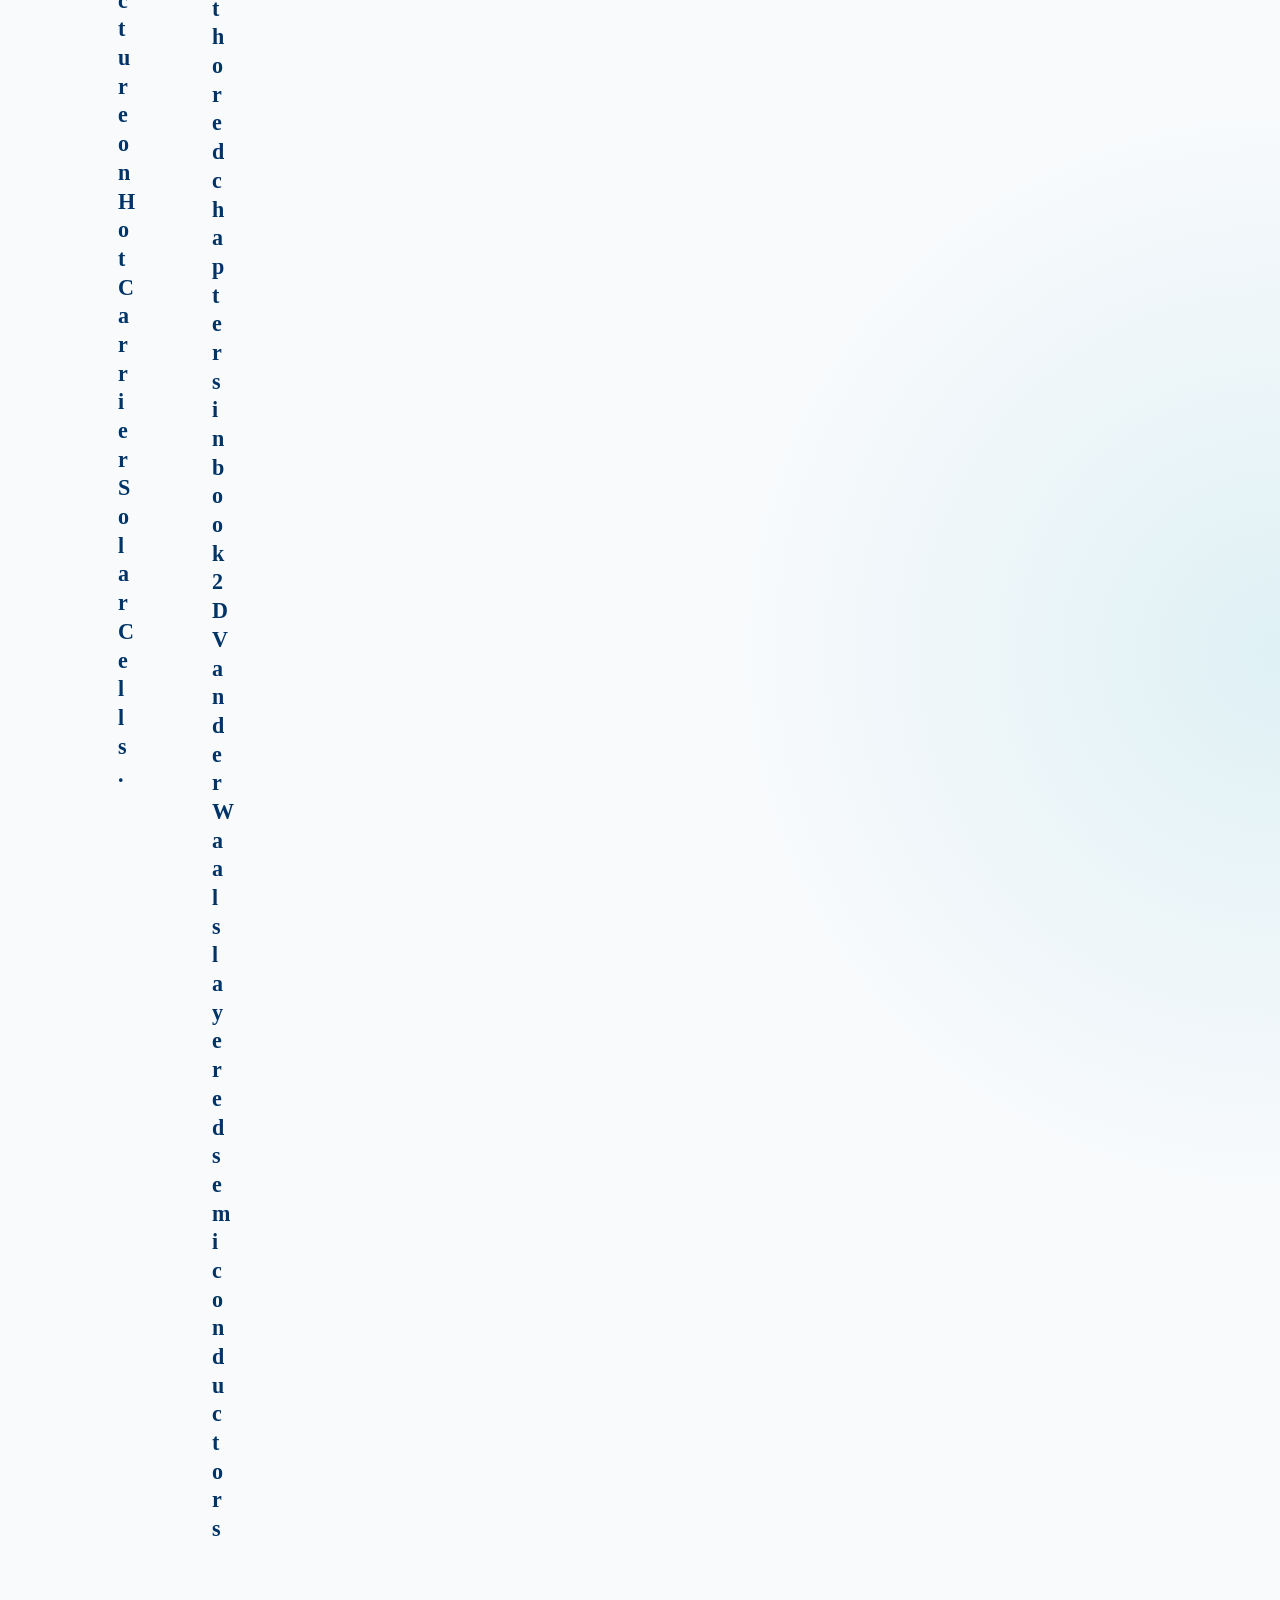
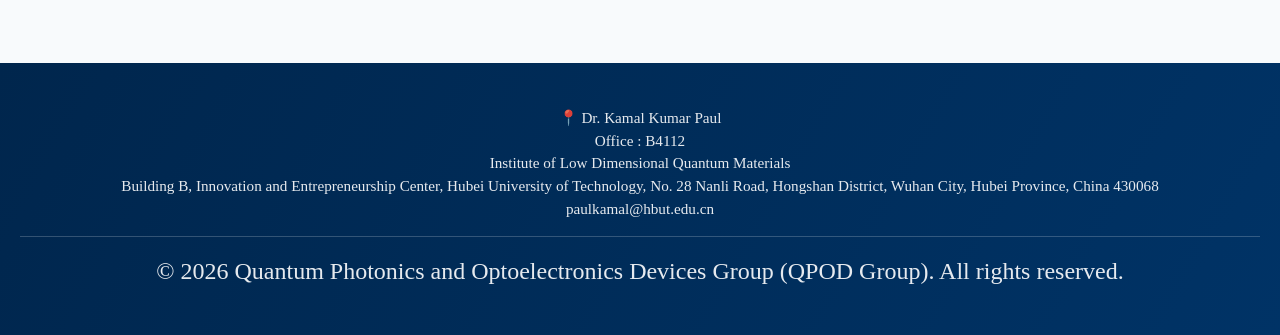
==== commit 766786b4: "Render news as alternating stories" ====
--- a/index.html
+++ b/index.html
@@ -218,19 +218,15 @@
                     return;
                 }
 
-                newsContainer.innerHTML = items.map((item, index) => {
+                newsContainer.innerHTML = items.map((item) => {
                     const imgPath = item.image ? item.image.replace(/^\//, '') : 'placeholder-news1.jpg';
-                    const isFeatured = index === 0;
-                    const featuredClass = isFeatured ? ' news-card--featured' : '';
-                    const latestLabel = isFeatured ? '<span class="news-label">Latest update</span>' : '';
                     const date = item.date ? `<time class="news-date">${item.date}</time>` : '';
                     const description = item.description ? `<p>${item.description}</p>` : '';
 
                     return `
-                        <article class="news-card${featuredClass}">
+                        <article class="news-story">
                             <div class="news-image-wrap">
-                                <img src="${imgPath}" alt="${item.headline || 'Research group update'}" loading="${isFeatured ? 'eager' : 'lazy'}">
-                                ${latestLabel}
+                                <img src="${imgPath}" alt="${item.headline || 'Research group update'}" loading="lazy">
                             </div>
                             <div class="news-content">
                                 ${date}
--- a/style.css
+++ b/style.css
@@ -364,43 +364,163 @@
     line-height: 1.35;
 }
 
-/* News: animated on larger screens, touch-scrollable on phones */
+/* News and updates */
 .news-scroller {
-    width: min(calc(100% - 40px), 1400px);
-    margin: 36px auto;
-    padding: 10px 0 16px;
+    width: min(calc(100% - 40px), var(--container-width));
+    margin: clamp(38px, 7vw, 76px) auto;
+    padding: 0;
+    overflow: visible;
+}
+
+.news-track {
+    display: grid;
+    grid-template-columns: repeat(12, minmax(0, 1fr));
+    gap: clamp(18px, 2.5vw, 28px);
+    width: 100%;
+}
+
+.news-card {
+    position: relative;
+    grid-column: span 5;
+    display: grid;
+    min-width: 0;
+    grid-template-columns: minmax(135px, 40%) minmax(0, 1fr);
     overflow: hidden;
-}
-
-.news-track {
-    display: flex;
-    width: max-content;
-    animation: scrollLeft 36s linear infinite;
-}
-
-.news-track:hover {
-    animation-play-state: paused;
-}
-
-.news-card {
-    width: 320px;
-    margin-right: 24px;
-    overflow: hidden;
-    flex-shrink: 0;
     border: 1px solid var(--border);
-    border-radius: var(--radius-sm);
+    border-radius: var(--radius-lg);
     background: #fff;
     box-shadow: var(--shadow-sm);
+    transition: border-color 180ms ease, box-shadow 180ms ease, transform 180ms ease;
+}
+
+.news-card:hover {
+    border-color: rgba(0, 93, 168, 0.25);
+    box-shadow: 0 16px 36px rgba(0, 35, 70, 0.13);
+    transform: translateY(-3px);
+}
+
+.news-card--featured {
+    grid-column: span 7;
+    grid-row: span 2;
+    display: block;
+}
+
+.news-image-wrap {
+    position: relative;
+    min-height: 180px;
+    overflow: hidden;
+    background: #e8eff5;
 }
 
 .news-card img {
     width: 100%;
-    height: 180px;
+    height: 100%;
+    min-height: 180px;
     object-fit: cover;
+    transition: transform 300ms ease;
+}
+
+.news-card:hover img {
+    transform: scale(1.025);
+}
+
+.news-card--featured .news-image-wrap {
+    height: clamp(280px, 34vw, 420px);
+}
+
+.news-card--featured img {
+    min-height: 100%;
+}
+
+.news-label {
+    position: absolute;
+    top: 18px;
+    left: 18px;
+    padding: 7px 12px;
+    border-radius: 999px;
+    color: #fff;
+    background: rgba(0, 51, 102, 0.9);
+    box-shadow: 0 4px 14px rgba(0, 25, 50, 0.2);
+    font-size: 0.76rem;
+    font-weight: 750;
+    letter-spacing: 0.06em;
+    line-height: 1;
+    text-transform: uppercase;
 }
 
 .news-content {
+    min-width: 0;
+    padding: clamp(18px, 2.8vw, 28px);
+}
+
+.news-card:not(.news-card--featured) .news-content {
+    align-self: center;
     padding: 18px;
+}
+
+.news-date {
+    display: block;
+    margin-bottom: 8px;
+    color: #567086;
+    font-size: 0.82rem;
+    font-weight: 700;
+    letter-spacing: 0.04em;
+    text-transform: uppercase;
+}
+
+.news-content h3 {
+    margin: 0;
+    color: var(--primary-blue);
+    font-size: clamp(1.08rem, 2vw, 1.38rem);
+    line-height: 1.3;
+}
+
+.news-card--featured .news-content h3 {
+    font-size: clamp(1.45rem, 3vw, 2.15rem);
+}
+
+.news-content p {
+    margin: 11px 0 0;
+    color: #50606e;
+    line-height: 1.6;
+}
+
+.news-card:not(.news-card--featured) .news-content p {
+    display: -webkit-box;
+    overflow: hidden;
+    -webkit-box-orient: vertical;
+    -webkit-line-clamp: 3;
+}
+
+.news-empty {
+    grid-column: 1 / -1;
+    margin: 0;
+    padding: 32px;
+    border: 1px dashed var(--border);
+    border-radius: var(--radius-sm);
+    color: #607180;
+    text-align: center;
+    background: rgba(255, 255, 255, 0.7);
+}
+
+@media (max-width: 900px) {
+    .news-track {
+        grid-template-columns: 1fr;
+    }
+
+    .news-card,
+    .news-card--featured {
+        grid-column: auto;
+        grid-row: auto;
+    }
+
+    .news-card--featured .news-image-wrap {
+        height: clamp(260px, 50vw, 390px);
+    }
+
+    .news-card:not(.news-card--featured) {
+        grid-template-columns: minmax(180px, 34%) minmax(0, 1fr);
+    }
 }
 
 /* Biography and profile content */
@@ -654,32 +774,62 @@
     }
 
     .news-scroller {
+        width: calc(100% - 28px);
+        margin: 36px auto 46px;
+        padding: 0;
+        overflow: visible;
+    }
+
+    .news-scroller .section-header {
+        position: relative;
+        left: auto;
+    }
+
+    .news-track {
+        display: grid;
+        grid-template-columns: minmax(0, 1fr);
+        gap: 16px;
         width: 100%;
-        padding: 0 14px 14px;
-        overflow-x: auto;
-        overscroll-behavior-inline: contain;
-        scroll-snap-type: x mandatory;
-        scrollbar-width: thin;
-    }
-
-    .news-scroller .section-header {
-        position: sticky;
-        left: 0;
-    }
-
-    .news-track {
-        gap: 14px;
-        animation: none;
-    }
-
-    .news-card {
-        width: min(82vw, 310px);
-        margin-right: 0;
-        scroll-snap-align: start;
+    }
+
+    .news-card,
+    .news-card--featured,
+    .news-card:not(.news-card--featured) {
+        display: block;
+        width: 100%;
+        margin: 0;
+        grid-column: auto;
+        grid-row: auto;
+        transform: none;
+    }
+
+    .news-card:hover {
+        transform: none;
+    }
+
+    .news-card .news-image-wrap,
+    .news-card--featured .news-image-wrap {
+        height: clamp(190px, 58vw, 260px);
+        min-height: 0;
     }
 
     .news-card img {
-        height: 165px;
+        min-height: 0;
+    }
+
+    .news-content,
+    .news-card:not(.news-card--featured) .news-content {
+        padding: 18px;
+    }
+
+    .news-card--featured .news-content h3,
+    .news-content h3 {
+        font-size: 1.22rem;
+    }
+
+    .news-card:not(.news-card--featured) .news-content p {
+        display: block;
+        overflow: visible;
     }
 
     .modal {
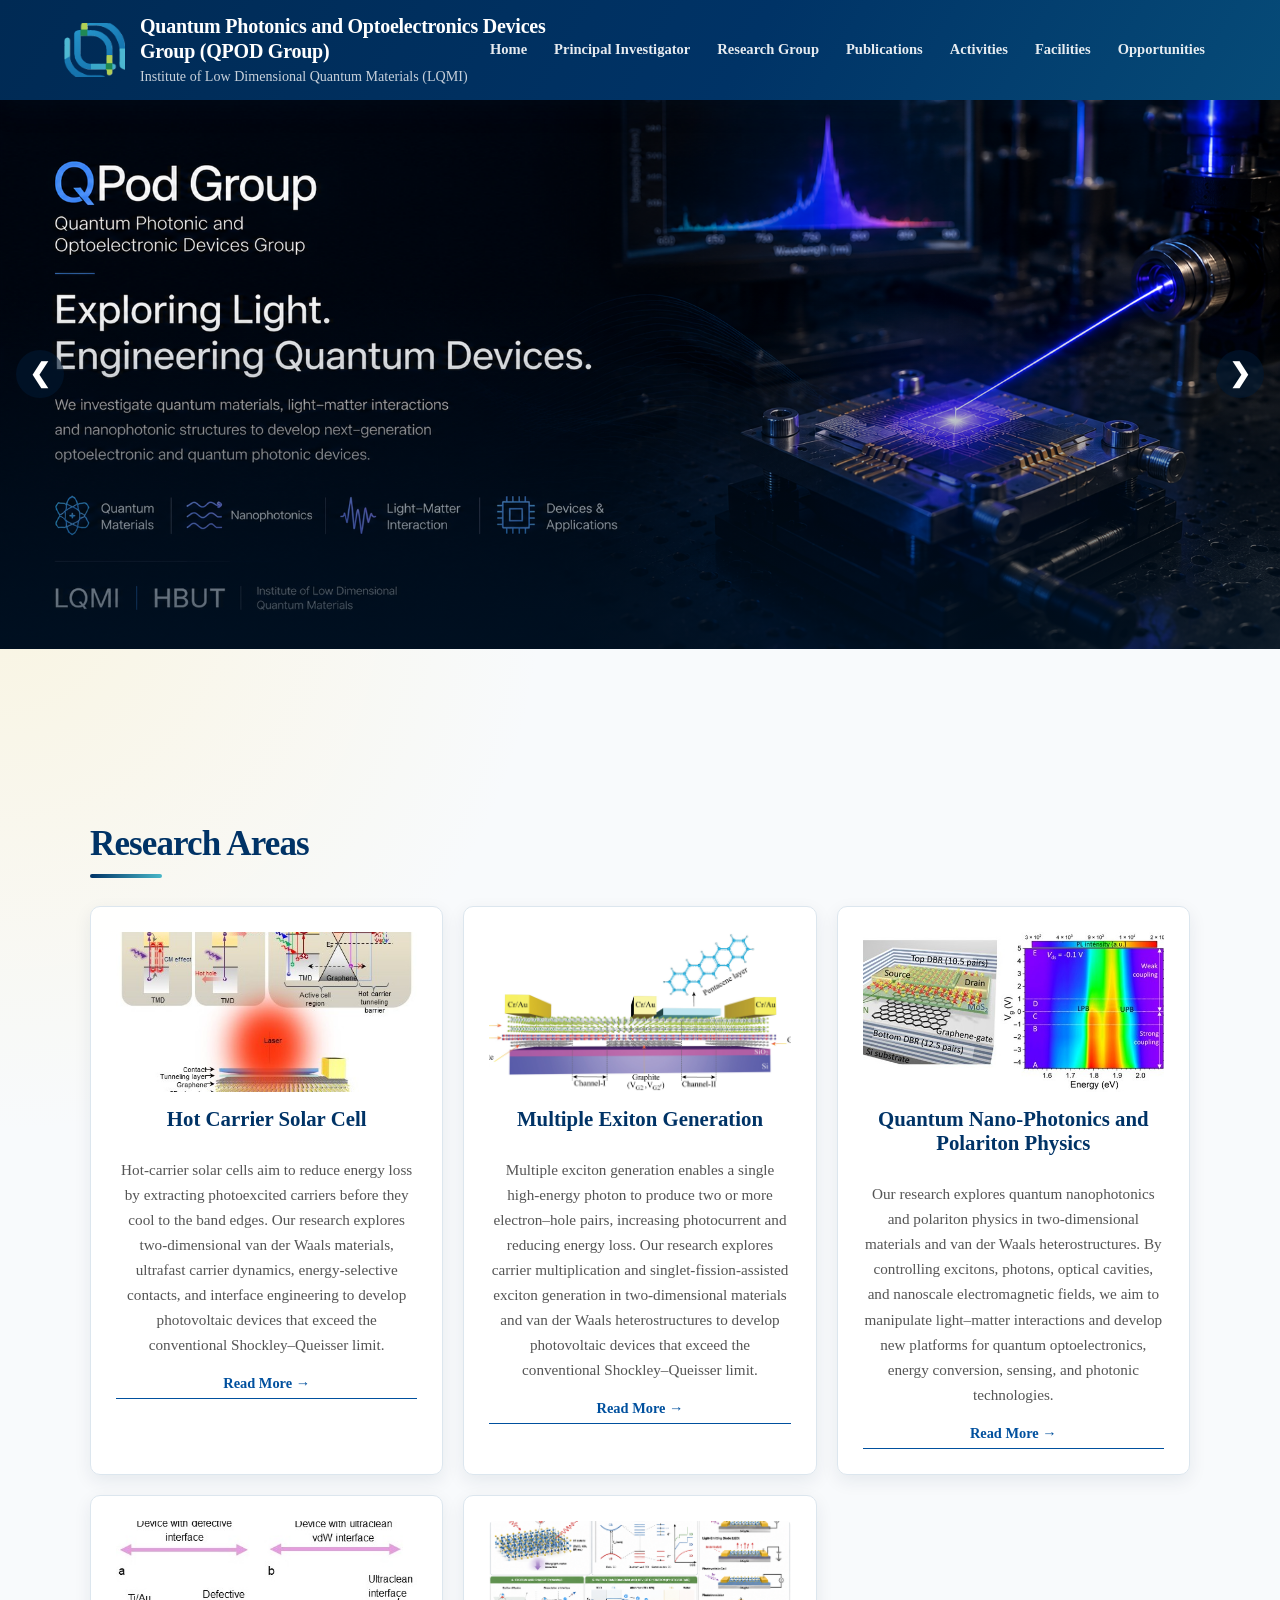
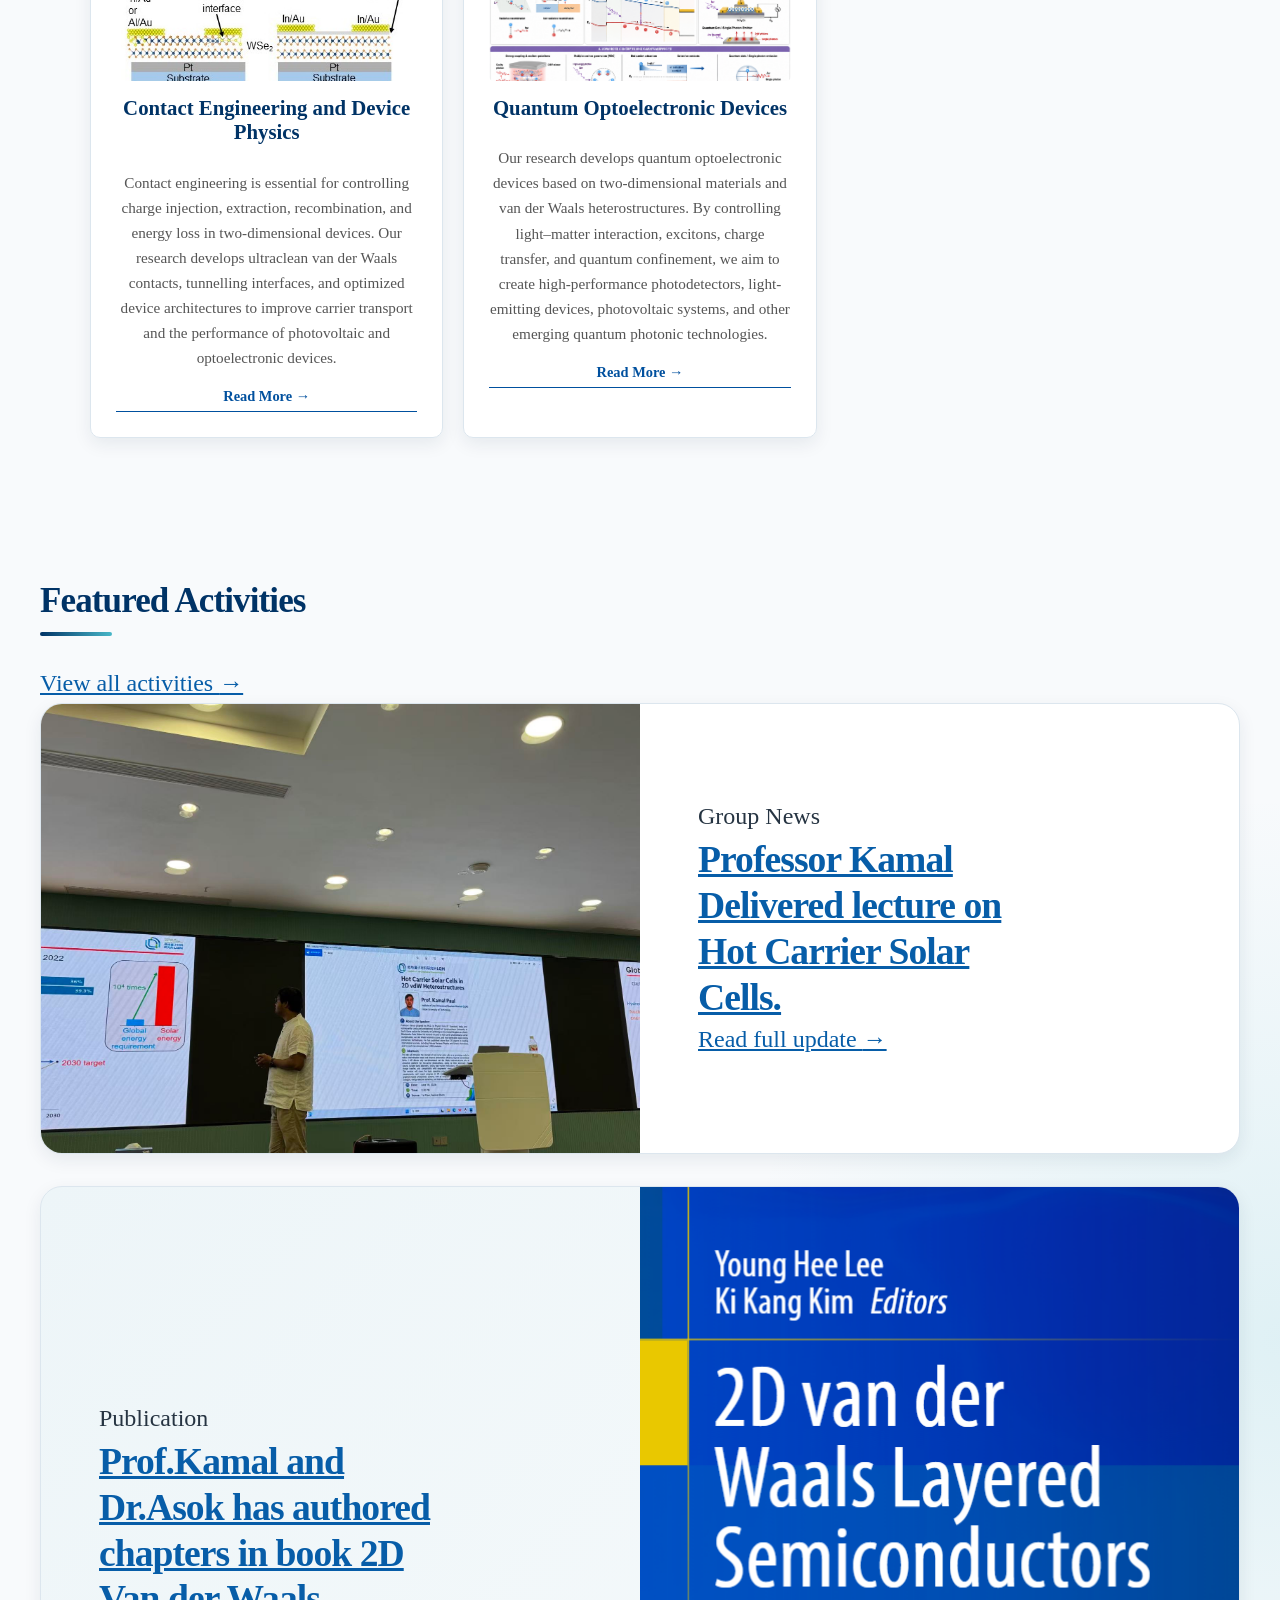
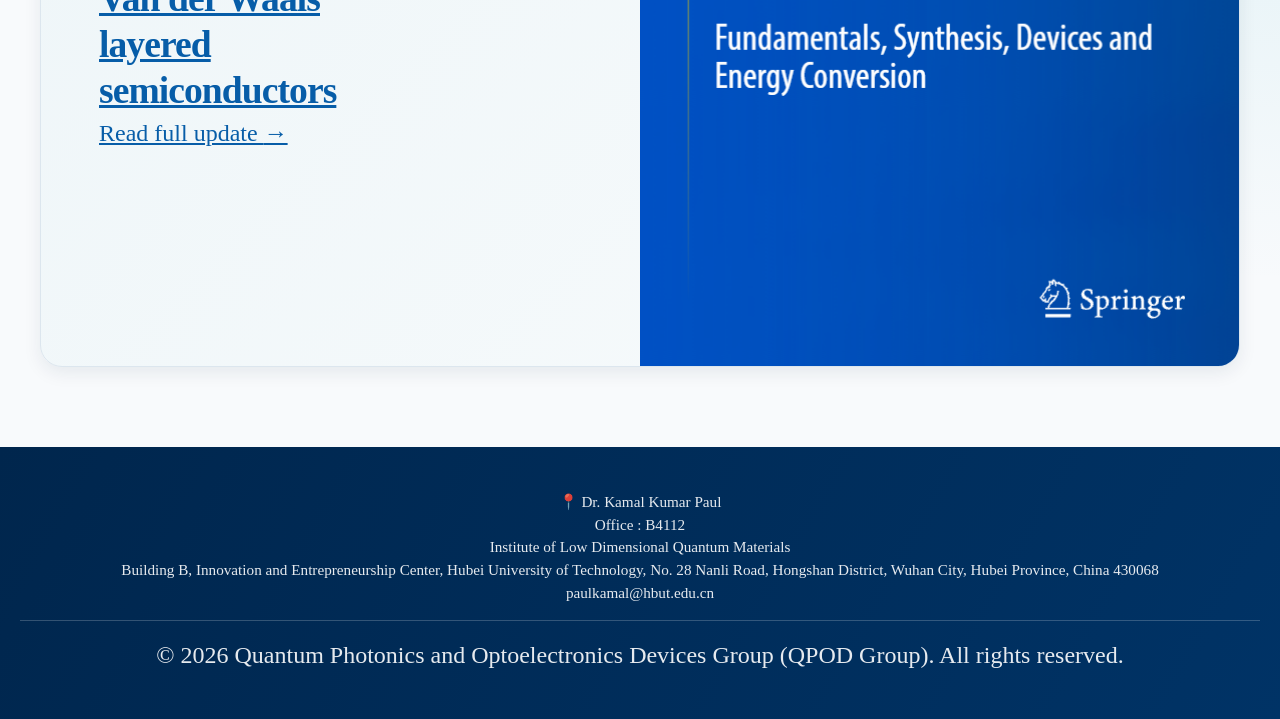
==== commit a10dc978: "Connect homepage to featured activities" ====
--- a/index.html
+++ b/index.html
@@ -1,316 +1,374 @@
-<!DOCTYPE html>
-<html lang="en">
-<head>
-    <meta charset="UTF-8">
-    <meta name="viewport" content="width=device-width, initial-scale=1.0">
-    <title>Quantum Photonic and Optoelectronic Device Group</title>
-    <!-- This links to your design file! -->
-    <link rel="stylesheet" href="style.css">
-</head>
-<body>
-
-    <!-- Navigation Menu -->
-    <nav>
-        <!-- NEW: Wraps the logo and text together side-by-side -->
-        <div style="display: flex; align-items: center; gap: 15px;">
-            <!-- Hidden by default until the script finds a logo in the CMS -->
-            <img id="global-nav-logo" src="" alt="Group Logo" style="display: none; max-height: 55px; width: auto; object-fit: contain;">
-            
-            <div class="nav-brand">
-                <a href="index.html" class="logo">Quantum Photonic and Optoelectronic Device Group</a>
-                <a href="https://smce.hbut.edu.cn/lqm/index.htm" target="_blank" class="subheading-link">Core Research Group at LQMI</a>
-            </div>
-        </div>
-
-        <ul>
-            <li><a href="index.html">Home</a></li>
-            <li><a href="pi.html">Principal Investigator</a></li>
-            <li><a href="team.html">Research Group</a></li>
-            <li><a href="publications.html">Publications</a></li>
-            <li><a href="facilities.html">Facilities</a></li>
-            <li><a href="opportunities.html">Opportunities</a></li>
-        </ul>
-    </nav>
-
-    <!-- Main Container: Image Slider -->
-    <section class="slider-container" id="home">
-        <div id="dynamic-slider"></div>
-        <a class="prev" onclick="changeSlide(-1)">&#10094;</a>
-        <a class="next" onclick="changeSlide(1)">&#10095;</a>
-    </section>
-
-    <!-- Main Content -->
-    <div class="container">
-        
-        <!-- Research Topics -->
-        <h2 class="section-header" id="areas">Research Areas</h2>
-        <!-- Added a grid style fallback here to ensure the cards line up beautifully -->
-        <div class="grid-container" id="dynamic-research" style="display: grid; grid-template-columns: repeat(auto-fit, minmax(300px, 1fr)); gap: 20px;">
-            <!-- JavaScript will inject cards here -->
-        </div>
-
-    </div>
-
-    <!-- News & Updates -->
-    <div class="news-scroller">
-        <h2 class="section-header" id="news">News & Updates</h2>
-        <div class="news-track" id="dynamic-news"></div>
-    </div>
-
-    <!-- Footer -->
-    <footer>
-        <!-- NEW: Office Address Container -->
-        <div id="global-footer-address" style="margin-bottom: 15px; font-size: 0.95rem; line-height: 1.5; display: none;">
-            <!-- JavaScript will inject the address here -->
-        </div>
-
-        <div class="footer-bottom" style="border-top: 1px solid rgba(255,255,255,0.2); padding-top: 15px;">
-            <p>&copy; 2026 Dr. Kamal Kumar Paul Research Group. All rights reserved.</p>
-        </div>
-    </footer>
-
-    <!-- ========================================== -->
-    <!-- THE RESEARCH MODAL (Must be above scripts) -->
-    <!-- ========================================== -->
-    <div id="researchModal" class="modal">
-        <div class="modal-content">
-            <span class="close-btn" onclick="closeModal()">&times;</span>
-            <h2 id="modal-title" style="color: #003366; margin-top: 0;"></h2>
-            <img id="modal-image" src="" alt="Research Topic" style="width: 100%; height: auto; max-height: 400px; object-fit: contain; border-radius: 8px; margin-bottom: 20px; display: none;">
-            <div id="modal-body" style="line-height: 1.6; text-align: left;"></div>
-        </div>
-    </div>
-
-
-    <!-- ========================================== -->
-    <!-- SCRIPTS -->
-    <!-- ========================================== -->
-
-    <!-- 1. Slider Script -->
-    <script>
-        fetch('data/home.json')
-            .then(response => {
-                if (!response.ok) throw new Error("Slider data not found");
-                return response.json();
-            })
-            .then(data => {
-                const sliderContainer = document.getElementById('dynamic-slider');
-                let allSlidesHTML = "";
-
-                data.slider.forEach((slide) => {
-                    const imgPath = slide.image ? slide.image.replace(/^\//, '') : '';
-                    allSlidesHTML += `
-                        <div class="slide fade">
-                            <img src="${imgPath}" alt="${slide.heading}">
-                            <div class="slide-text">
-                                <h1>${slide.heading}</h1>
-                                <p>${slide.subtext}</p>
-                            </div>
-                        </div>
-                    `;
-                });
-
-                sliderContainer.innerHTML = allSlidesHTML;
-
-                let slideIndex = 1;
-                showSlides(slideIndex);
-
-                window.changeSlide = function(n) {
-                    showSlides(slideIndex += n);
-                };
-
-                function showSlides(n) {
-                    let i;
-                    let slides = document.getElementsByClassName("slide");
-                    if (n > slides.length) {slideIndex = 1}
-                    if (n < 1) {slideIndex = slides.length}
-                    for (i = 0; i < slides.length; i++) {
-                        slides[i].style.display = "none";
-                    }
-                    if(slides.length > 0) {
-                        slides[slideIndex-1].style.display = "block";
-                    }
-                }
-                
-                setInterval(function() {
-                    changeSlide(1);
-                }, 5000); 
-            })
-            .catch(error => console.log("Slider data hasn't been created in the CMS yet.", error));
-    </script>
-
-    <!-- 2. Research & Modal Script -->
-    <script>
-        let globalResearchData = []; 
-
-        fetch('data/research.json')
-            .then(response => response.json())
-            .then(data => {
-                globalResearchData = data.topics;
-                const researchContainer = document.getElementById('dynamic-research');
-                let html = "";
-
-                data.topics.forEach((topic, index) => {
-                    const imgPath = topic.image ? topic.image.replace(/^\//, '') : 'placeholder.jpg';
-                    
-                    html += `
-                        <div class="card" style="text-align: center; padding: 25px; cursor: pointer; transition: transform 0.2s; border: 1px solid #eaeaea; border-radius: 8px;" onclick="openModal(${index})" onmouseover="this.style.transform='translateY(-5px)'" onmouseout="this.style.transform='translateY(0)'">
-                            <img src="${imgPath}" style="width: 100%; height: 160px; object-fit: cover; border-radius: 5px; margin-bottom: 15px;">
-                            <h3 style="color: #003366; margin: 0 0 10px 0; font-size: 1.3rem;">
-                                ${topic.title}
-                            </h3>
-                            <p style="color: #555; font-size: 0.95rem; margin-bottom: 15px;">${topic.description}</p>
-                            <span style="color: #00509e; font-weight: bold; font-size: 0.9rem; border-bottom: 1px solid #00509e; padding-bottom: 2px;">Read More &rarr;</span>
-                        </div>
-                    `;
-                });
-                
-                researchContainer.innerHTML = html;
-            })
-            .catch(error => console.log("Error loading research data:", error));
-
-        const modal = document.getElementById('researchModal');
-
-        function openModal(index) {
-            const topic = globalResearchData[index];
-            const imgPath = topic.image ? topic.image.replace(/^\//, '') : '';
-            
-            document.getElementById('modal-title').innerText = topic.title;
-            document.getElementById('modal-body').innerHTML = topic.long_description || "<p>Detailed information coming soon.</p>";
-            
-            const modalImg = document.getElementById('modal-image');
-            if (imgPath) {
-                modalImg.src = imgPath;
-                modalImg.style.display = "block";
-            } else {
-                modalImg.style.display = "none";
-            }
-
-            modal.style.display = "block";
-            document.body.style.overflow = "hidden"; 
-        }
-
-        function closeModal() {
-            modal.style.display = "none";
-            document.body.style.overflow = "auto"; 
-        }
-
-        window.onclick = function(event) {
-            if (event.target == modal) {
-                closeModal();
-            }
-        }
-    </script>
-
-    <!-- 3. News Script -->
+<!DOCTYPE html>
+<html lang="en">
+<head>
+    <meta charset="UTF-8">
+    <meta name="viewport" content="width=device-width, initial-scale=1.0">
+    <title>Quantum Photonic and Optoelectronic Device Group</title>
+    <!-- This links to your design file! -->
+    <link rel="stylesheet" href="style.css">
+</head>
+<body>
+
+    <!-- Navigation Menu -->
+    <nav>
+        <!-- NEW: Wraps the logo and text together side-by-side -->
+        <div style="display: flex; align-items: center; gap: 15px;">
+            <!-- Hidden by default until the script finds a logo in the CMS -->
+            <img id="global-nav-logo" src="" alt="Group Logo" style="display: none; max-height: 55px; width: auto; object-fit: contain;">
+            
+            <div class="nav-brand">
+                <a href="index.html" class="logo">Quantum Photonic and Optoelectronic Device Group</a>
+                <a href="https://smce.hbut.edu.cn/lqm/index.htm" target="_blank" class="subheading-link">Core Research Group at LQMI</a>
+            </div>
+        </div>
+
+        <ul>
+            <li><a href="index.html">Home</a></li>
+            <li><a href="pi.html">Principal Investigator</a></li>
+            <li><a href="team.html">Research Group</a></li>
+            <li><a href="publications.html">Publications</a></li>
+            <li><a href="activities.html">Activities</a></li>
+            <li><a href="facilities.html">Facilities</a></li>
+            <li><a href="opportunities.html">Opportunities</a></li>
+        </ul>
+    </nav>
+
+    <!-- Main Container: Image Slider -->
+    <section class="slider-container" id="home">
+        <div id="dynamic-slider"></div>
+        <a class="prev" onclick="changeSlide(-1)">&#10094;</a>
+        <a class="next" onclick="changeSlide(1)">&#10095;</a>
+    </section>
+
+    <!-- Main Content -->
+    <div class="container">
+        
+        <!-- Research Topics -->
+        <h2 class="section-header" id="areas">Research Areas</h2>
+        <!-- Added a grid style fallback here to ensure the cards line up beautifully -->
+        <div class="grid-container" id="dynamic-research" style="display: grid; grid-template-columns: repeat(auto-fit, minmax(300px, 1fr)); gap: 20px;">
+            <!-- JavaScript will inject cards here -->
+        </div>
+
+    </div>
+
+    <!-- Featured Activities -->
+    <div class="news-scroller">
+        <div class="news-heading-row">
+            <h2 class="section-header" id="news">Featured Activities</h2>
+            <a class="view-all-activities" href="activities.html">View all activities <span aria-hidden="true">→</span></a>
+        </div>
+        <div class="news-track" id="dynamic-news"></div>
+    </div>
+
+    <!-- Footer -->
+    <footer>
+        <!-- NEW: Office Address Container -->
+        <div id="global-footer-address" style="margin-bottom: 15px; font-size: 0.95rem; line-height: 1.5; display: none;">
+            <!-- JavaScript will inject the address here -->
+        </div>
+
+        <div class="footer-bottom" style="border-top: 1px solid rgba(255,255,255,0.2); padding-top: 15px;">
+            <p>&copy; 2026 Dr. Kamal Kumar Paul Research Group. All rights reserved.</p>
+        </div>
+    </footer>
+
+    <!-- ========================================== -->
+    <!-- THE RESEARCH MODAL (Must be above scripts) -->
+    <!-- ========================================== -->
+    <div id="researchModal" class="modal">
+        <div class="modal-content">
+            <span class="close-btn" onclick="closeModal()">&times;</span>
+            <h2 id="modal-title" style="color: #003366; margin-top: 0;"></h2>
+            <img id="modal-image" src="" alt="Research Topic" style="width: 100%; height: auto; max-height: 400px; object-fit: contain; border-radius: 8px; margin-bottom: 20px; display: none;">
+            <div id="modal-body" style="line-height: 1.6; text-align: left;"></div>
+        </div>
+    </div>
+
+
+    <!-- ========================================== -->
+    <!-- SCRIPTS -->
+    <!-- ========================================== -->
+
+    <!-- 1. Slider Script -->
     <script>
-        fetch('data/news.json')
+        fetch('data/home.json')
             .then(response => {
-                if (!response.ok) throw new Error("News data not found");
+                if (!response.ok) throw new Error("Slider data not found");
+                return response.json();
+            })
+            .then(data => {
+                const sliderContainer = document.getElementById('dynamic-slider');
+                let allSlidesHTML = "";
+
+                data.slider.forEach((slide) => {
+                    const imgPath = slide.image ? slide.image.replace(/^\//, '') : '';
+                    allSlidesHTML += `
+                        <div class="slide fade">
+                            <img src="${imgPath}" alt="${slide.heading}">
+                            <div class="slide-text">
+                                <h1>${slide.heading}</h1>
+                                <p>${slide.subtext}</p>
+                            </div>
+                        </div>
+                    `;
+                });
+
+                sliderContainer.innerHTML = allSlidesHTML;
+
+                let slideIndex = 1;
+                showSlides(slideIndex);
+
+                window.changeSlide = function(n) {
+                    showSlides(slideIndex += n);
+                };
+
+                function showSlides(n) {
+                    let i;
+                    let slides = document.getElementsByClassName("slide");
+                    if (n > slides.length) {slideIndex = 1}
+                    if (n < 1) {slideIndex = slides.length}
+                    for (i = 0; i < slides.length; i++) {
+                        slides[i].style.display = "none";
+                    }
+                    if(slides.length > 0) {
+                        slides[slideIndex-1].style.display = "block";
+                    }
+                }
+                
+                setInterval(function() {
+                    changeSlide(1);
+                }, 5000); 
+            })
+            .catch(error => console.log("Slider data hasn't been created in the CMS yet.", error));
+    </script>
+
+    <!-- 2. Research & Modal Script -->
+    <script>
+        let globalResearchData = []; 
+
+        fetch('data/research.json')
+            .then(response => response.json())
+            .then(data => {
+                globalResearchData = data.topics;
+                const researchContainer = document.getElementById('dynamic-research');
+                let html = "";
+
+                data.topics.forEach((topic, index) => {
+                    const imgPath = topic.image ? topic.image.replace(/^\//, '') : 'placeholder.jpg';
+                    
+                    html += `
+                        <div class="card" style="text-align: center; padding: 25px; cursor: pointer; transition: transform 0.2s; border: 1px solid #eaeaea; border-radius: 8px;" onclick="openModal(${index})" onmouseover="this.style.transform='translateY(-5px)'" onmouseout="this.style.transform='translateY(0)'">
+                            <img src="${imgPath}" style="width: 100%; height: 160px; object-fit: cover; border-radius: 5px; margin-bottom: 15px;">
+                            <h3 style="color: #003366; margin: 0 0 10px 0; font-size: 1.3rem;">
+                                ${topic.title}
+                            </h3>
+                            <p style="color: #555; font-size: 0.95rem; margin-bottom: 15px;">${topic.description}</p>
+                            <span style="color: #00509e; font-weight: bold; font-size: 0.9rem; border-bottom: 1px solid #00509e; padding-bottom: 2px;">Read More &rarr;</span>
+                        </div>
+                    `;
+                });
+                
+                researchContainer.innerHTML = html;
+            })
+            .catch(error => console.log("Error loading research data:", error));
+
+        const modal = document.getElementById('researchModal');
+
+        function openModal(index) {
+            const topic = globalResearchData[index];
+            const imgPath = topic.image ? topic.image.replace(/^\//, '') : '';
+            
+            document.getElementById('modal-title').innerText = topic.title;
+            document.getElementById('modal-body').innerHTML = topic.long_description || "<p>Detailed information coming soon.</p>";
+            
+            const modalImg = document.getElementById('modal-image');
+            if (imgPath) {
+                modalImg.src = imgPath;
+                modalImg.style.display = "block";
+            } else {
+                modalImg.style.display = "none";
+            }
+
+            modal.style.display = "block";
+            document.body.style.overflow = "hidden"; 
+        }
+
+        function closeModal() {
+            modal.style.display = "none";
+            document.body.style.overflow = "auto"; 
+        }
+
+        window.onclick = function(event) {
+            if (event.target == modal) {
+                closeModal();
+            }
+        }
+    </script>
+
+    <!-- 3. Featured Activities Script -->
+    <script>
+        function escapeActivityHTML(value) {
+            return String(value ?? '').replace(/[&<>"']/g, character => ({
+                '&': '&amp;',
+                '<': '&lt;',
+                '>': '&gt;',
+                '"': '&quot;',
+                "'": '&#039;'
+            })[character]);
+        }
+
+        function activityAnchor(item, index) {
+            const slug = String(item.headline || 'activity')
+                .toLowerCase()
+                .replace(/[^a-z0-9]+/g, '-')
+                .replace(/^-|-$/g, '');
+            return 'activity-' + (slug || index + 1);
+        }
+
+        function activityDateValue(item) {
+            const timestamp = Date.parse(item.date || '');
+            return Number.isNaN(timestamp) ? 0 : timestamp;
+        }
+
+        function formatActivityDate(value) {
+            if (!value || !String(value).trim()) return '';
+            const parsed = new Date(value + (String(value).length === 10 ? 'T00:00:00Z' : ''));
+            if (Number.isNaN(parsed.getTime())) return escapeActivityHTML(value);
+            return new Intl.DateTimeFormat('en', {
+                year: 'numeric',
+                month: 'long',
+                day: 'numeric',
+                timeZone: 'UTC'
+            }).format(parsed);
+        }
+
+        fetch('data/activities.json')
+            .then(response => {
+                if (!response.ok) throw new Error("Activities data not found");
                 return response.json();
             })
             .then(data => {
                 const newsContainer = document.getElementById('dynamic-news');
-                const items = Array.isArray(data.items) ? data.items : [];
-
-                if (items.length === 0) {
-                    newsContainer.innerHTML = '<p class="news-empty">No updates have been published yet.</p>';
+                const published = (Array.isArray(data.items) ? data.items : [])
+                    .filter(item => item.published !== false);
+                const selected = published
+                    .filter(item => item.feature_on_home === true)
+                    .sort((a, b) => {
+                        const aOrder = Number.isFinite(Number(a.homepage_order)) ? Number(a.homepage_order) : 999;
+                        const bOrder = Number.isFinite(Number(b.homepage_order)) ? Number(b.homepage_order) : 999;
+                        return aOrder - bOrder || activityDateValue(b) - activityDateValue(a);
+                    });
+                const activities = (selected.length > 0
+                    ? selected
+                    : [...published].sort((a, b) => activityDateValue(b) - activityDateValue(a))
+                ).slice(0, 3);
+
+                if (activities.length === 0) {
+                    newsContainer.innerHTML = '<p class="news-empty">No featured activities have been published yet.</p>';
                     return;
                 }
 
-                newsContainer.innerHTML = items.map((item) => {
+                newsContainer.innerHTML = activities.map((item, index) => {
                     const imgPath = item.image ? item.image.replace(/^\//, '') : 'placeholder-news1.jpg';
-                    const date = item.date ? `<time class="news-date">${item.date}</time>` : '';
-                    const description = item.description ? `<p>${item.description}</p>` : '';
+                    const anchor = activityAnchor(item, published.indexOf(item));
+                    const activityURL = 'activities.html#' + anchor;
+                    const date = item.date ? `<time class="news-date" datetime="${escapeActivityHTML(item.date)}">${formatActivityDate(item.date)}</time>` : '';
+                    const category = item.category ? `<span class="news-category">${escapeActivityHTML(item.category)}</span>` : '';
+                    const description = item.description ? `<p>${escapeActivityHTML(item.description)}</p>` : '';
 
                     return `
                         <article class="news-story">
-                            <div class="news-image-wrap">
-                                <img src="${imgPath}" alt="${item.headline || 'Research group update'}" loading="lazy">
-                            </div>
+                            <a class="news-image-wrap" href="${activityURL}" aria-label="Read ${escapeActivityHTML(item.headline || 'activity')}">
+                                <img src="${escapeActivityHTML(imgPath)}" alt="${escapeActivityHTML(item.headline || 'Research group activity')}" loading="${index === 0 ? 'eager' : 'lazy'}">
+                            </a>
                             <div class="news-content">
-                                ${date}
-                                <h3>${item.headline || 'Research group update'}</h3>
+                                <div class="news-meta">${category}${date}</div>
+                                <h3><a href="${activityURL}">${escapeActivityHTML(item.headline || 'Research group activity')}</a></h3>
                                 ${description}
+                                <a class="news-read-more" href="${activityURL}">Read full update <span aria-hidden="true">→</span></a>
                             </div>
                         </article>
                     `;
                 }).join('');
             })
-            .catch(error => console.log("News data hasn't been created in the CMS yet.", error));
+            .catch(error => {
+                console.log("Activities have not been published yet.", error);
+                document.getElementById('dynamic-news').innerHTML = '<p class="news-empty">Featured activities are temporarily unavailable.</p>';
+            });
     </script>
 
-    <!-- 4. Global Settings Script -->
-    <script>
-        fetch('data/settings.json')
-            .then(response => {
-                if (!response.ok) throw new Error("Settings not found.");
-                return response.json();
-            })
-            .then(data => {
-                const root = document.documentElement;
-                
-                // Inject the CMS values directly into the CSS variables
-                if(data.font_family) root.style.setProperty('--main-font', data.font_family);
-                if(data.text_size) root.style.setProperty('--text-size', data.text_size + 'px');
-                if(data.text_color) root.style.setProperty('--text-color', data.text_color);
-                if(data.header_size) root.style.setProperty('--header-size', data.header_size + 'px');
-                if(data.container_width) root.style.setProperty('--container-width', data.container_width + 'px');
-                
-                // --- 1. Main Group Name ---
-                if(data.group_name) {
-                    document.querySelectorAll('.logo').forEach(logo => {
-                        logo.innerText = data.group_name;
-                    });
-                    
-                    document.querySelectorAll('footer .footer-bottom p').forEach(footer => {
-                        const currentYear = new Date().getFullYear();
-                        footer.innerHTML = `&copy; ${currentYear} ${data.group_name}. All rights reserved.`;
-                    });
-
-                    const currentTitle = document.title;
-                    if (currentTitle.includes('-')) {
-                        const pageName = currentTitle.split('-')[0].trim();
-                        document.title = `${pageName} - ${data.group_name}`;
-                    } else {
-                        document.title = data.group_name;
-                    }
-                }
-
-                // --- 2. NEW: Navigation Subheading Text ---
-                if(data.nav_subheading) {
-                    document.querySelectorAll('.subheading-link').forEach(link => {
-                        link.innerText = data.nav_subheading;
-                    });
-                }
-
-                // --- 3. NEW: Navigation Subheading Link ---
-                if(data.nav_subheading_link) {
-                    document.querySelectorAll('.subheading-link').forEach(link => {
-                        link.href = data.nav_subheading_link;
-                    });
-                }
-
-                // --- 4. NEW: Header Logo ---
-                if(data.header_logo) {
-                    document.querySelectorAll('#global-nav-logo').forEach(img => {
-                        // Cleans the image path and applies it to the src
-                        img.src = data.header_logo.replace(/^\//, '');
-                        // Unhides the image so it appears on the page
-                        img.style.display = "block"; 
-                    });
-                } // <--- THIS WAS THE MISSING BRACKET!
-
-                // --- 5. NEW: Footer Office Address ---
-                if(data.footer_address) {
-                    document.querySelectorAll('#global-footer-address').forEach(addr => {
-                        // The .replace rule ensures that if you hit "Enter" in the CMS to create a new line, it translates properly to HTML!
-                        addr.innerHTML = "📍 " + data.footer_address.replace(/\n/g, '<br>');
-                        addr.style.display = "block";
-                    });
-                }
-            })
-            .catch(error => console.log("Global settings not yet published.", error));
-    </script>
-</body>
-</html>
+    <!-- 4. Global Settings Script -->
+    <script>
+        fetch('data/settings.json')
+            .then(response => {
+                if (!response.ok) throw new Error("Settings not found.");
+                return response.json();
+            })
+            .then(data => {
+                const root = document.documentElement;
+                
+                // Inject the CMS values directly into the CSS variables
+                if(data.font_family) root.style.setProperty('--main-font', data.font_family);
+                if(data.text_size) root.style.setProperty('--text-size', data.text_size + 'px');
+                if(data.text_color) root.style.setProperty('--text-color', data.text_color);
+                if(data.header_size) root.style.setProperty('--header-size', data.header_size + 'px');
+                if(data.container_width) root.style.setProperty('--container-width', data.container_width + 'px');
+                
+                // --- 1. Main Group Name ---
+                if(data.group_name) {
+                    document.querySelectorAll('.logo').forEach(logo => {
+                        logo.innerText = data.group_name;
+                    });
+                    
+                    document.querySelectorAll('footer .footer-bottom p').forEach(footer => {
+                        const currentYear = new Date().getFullYear();
+                        footer.innerHTML = `&copy; ${currentYear} ${data.group_name}. All rights reserved.`;
+                    });
+
+                    const currentTitle = document.title;
+                    if (currentTitle.includes('-')) {
+                        const pageName = currentTitle.split('-')[0].trim();
+                        document.title = `${pageName} - ${data.group_name}`;
+                    } else {
+                        document.title = data.group_name;
+                    }
+                }
+
+                // --- 2. NEW: Navigation Subheading Text ---
+                if(data.nav_subheading) {
+                    document.querySelectorAll('.subheading-link').forEach(link => {
+                        link.innerText = data.nav_subheading;
+                    });
+                }
+
+                // --- 3. NEW: Navigation Subheading Link ---
+                if(data.nav_subheading_link) {
+                    document.querySelectorAll('.subheading-link').forEach(link => {
+                        link.href = data.nav_subheading_link;
+                    });
+                }
+
+                // --- 4. NEW: Header Logo ---
+                if(data.header_logo) {
+                    document.querySelectorAll('#global-nav-logo').forEach(img => {
+                        // Cleans the image path and applies it to the src
+                        img.src = data.header_logo.replace(/^\//, '');
+                        // Unhides the image so it appears on the page
+                        img.style.display = "block"; 
+                    });
+                } // <--- THIS WAS THE MISSING BRACKET!
+
+                // --- 5. NEW: Footer Office Address ---
+                if(data.footer_address) {
+                    document.querySelectorAll('#global-footer-address').forEach(addr => {
+                        // The .replace rule ensures that if you hit "Enter" in the CMS to create a new line, it translates properly to HTML!
+                        addr.innerHTML = "📍 " + data.footer_address.replace(/\n/g, '<br>');
+                        addr.style.display = "block";
+                    });
+                }
+            })
+            .catch(error => console.log("Global settings not yet published.", error));
+    </script>
+</body>
+</html>
--- a/style.css
+++ b/style.css
@@ -364,136 +364,112 @@
     line-height: 1.35;
 }
 
-/* News and updates */
+/* News and updates: alternating editorial stories */
 .news-scroller {
-    width: min(calc(100% - 40px), var(--container-width));
-    margin: clamp(38px, 7vw, 76px) auto;
+    width: min(calc(100% - 40px), 1200px);
+    margin: clamp(40px, 7vw, 78px) auto;
     padding: 0;
     overflow: visible;
 }
 
 .news-track {
     display: grid;
-    grid-template-columns: repeat(12, minmax(0, 1fr));
-    gap: clamp(18px, 2.5vw, 28px);
+    gap: clamp(20px, 3vw, 32px);
     width: 100%;
 }
 
-.news-card {
-    position: relative;
-    grid-column: span 5;
+.news-story {
     display: grid;
     min-width: 0;
-    grid-template-columns: minmax(135px, 40%) minmax(0, 1fr);
+    min-height: 340px;
+    grid-template-columns: minmax(0, 1fr) minmax(0, 1fr);
     overflow: hidden;
     border: 1px solid var(--border);
-    border-radius: var(--radius-lg);
+    border-radius: 22px;
     background: #fff;
     box-shadow: var(--shadow-sm);
     transition: border-color 180ms ease, box-shadow 180ms ease, transform 180ms ease;
 }
 
-.news-card:hover {
-    border-color: rgba(0, 93, 168, 0.25);
-    box-shadow: 0 16px 36px rgba(0, 35, 70, 0.13);
+.news-story:nth-child(even) {
+    background: linear-gradient(135deg, #edf5f8, #f8fbfc);
+}
+
+.news-story:nth-child(even) .news-image-wrap {
+    order: 2;
+}
+
+.news-story:nth-child(even) .news-content {
+    order: 1;
+}
+
+.news-story:hover {
+    border-color: rgba(0, 93, 168, 0.24);
+    box-shadow: 0 18px 42px rgba(0, 35, 70, 0.14);
     transform: translateY(-3px);
 }
 
-.news-card--featured {
-    grid-column: span 7;
-    grid-row: span 2;
-    display: block;
-}
-
 .news-image-wrap {
-    position: relative;
-    min-height: 180px;
+    min-height: 340px;
     overflow: hidden;
-    background: #e8eff5;
-}
-
-.news-card img {
+    background: #e7eef4;
+}
+
+.news-image-wrap img {
     width: 100%;
     height: 100%;
-    min-height: 180px;
     object-fit: cover;
-    transition: transform 300ms ease;
-}
-
-.news-card:hover img {
-    transform: scale(1.025);
-}
-
-.news-card--featured .news-image-wrap {
-    height: clamp(280px, 34vw, 420px);
-}
-
-.news-card--featured img {
-    min-height: 100%;
-}
-
-.news-label {
-    position: absolute;
-    top: 18px;
-    left: 18px;
-    padding: 7px 12px;
+    transition: transform 450ms ease;
+}
+
+.news-story:hover .news-image-wrap img {
+    transform: scale(1.035);
+}
+
+.news-content {
+    display: flex;
+    min-width: 0;
+    align-items: flex-start;
+    justify-content: center;
+    flex-direction: column;
+    padding: clamp(30px, 5vw, 58px);
+}
+
+.news-date {
+    display: inline-flex;
+    min-height: 30px;
+    align-items: center;
+    margin-bottom: 18px;
+    padding: 6px 11px;
+    border: 1px solid rgba(0, 80, 145, 0.18);
     border-radius: 999px;
-    color: #fff;
-    background: rgba(0, 51, 102, 0.9);
-    box-shadow: 0 4px 14px rgba(0, 25, 50, 0.2);
-    font-size: 0.76rem;
+    color: var(--primary-blue);
+    background: rgba(0, 80, 145, 0.07);
+    font-size: 0.78rem;
     font-weight: 750;
     letter-spacing: 0.06em;
     line-height: 1;
     text-transform: uppercase;
 }
 
-.news-content {
-    min-width: 0;
-    padding: clamp(18px, 2.8vw, 28px);
-}
-
-.news-card:not(.news-card--featured) .news-content {
-    align-self: center;
-    padding: 18px;
-}
-
-.news-date {
-    display: block;
-    margin-bottom: 8px;
-    color: #567086;
-    font-size: 0.82rem;
-    font-weight: 700;
-    letter-spacing: 0.04em;
-    text-transform: uppercase;
-}
-
 .news-content h3 {
+    max-width: 18ch;
     margin: 0;
     color: var(--primary-blue);
-    font-size: clamp(1.08rem, 2vw, 1.38rem);
-    line-height: 1.3;
-}
-
-.news-card--featured .news-content h3 {
-    font-size: clamp(1.45rem, 3vw, 2.15rem);
+    font-size: clamp(1.45rem, 3vw, 2.35rem);
+    line-height: 1.22;
+    letter-spacing: -0.025em;
 }
 
 .news-content p {
-    margin: 11px 0 0;
-    color: #50606e;
-    line-height: 1.6;
-}
-
-.news-card:not(.news-card--featured) .news-content p {
-    display: -webkit-box;
-    overflow: hidden;
-    -webkit-box-orient: vertical;
-    -webkit-line-clamp: 3;
+    max-width: 58ch;
+    margin: 18px 0 0;
+    color: #4d6070;
+    font-size: clamp(0.96rem, 1.4vw, 1.08rem);
+    line-height: 1.7;
 }
 
 .news-empty {
-    grid-column: 1 / -1;
     margin: 0;
     padding: 32px;
     border: 1px dashed var(--border);
@@ -504,22 +480,21 @@
 }
 
 @media (max-width: 900px) {
-    .news-track {
-        grid-template-columns: 1fr;
-    }
-
-    .news-card,
-    .news-card--featured {
-        grid-column: auto;
-        grid-row: auto;
-    }
-
-    .news-card--featured .news-image-wrap {
-        height: clamp(260px, 50vw, 390px);
-    }
-
-    .news-card:not(.news-card--featured) {
-        grid-template-columns: minmax(180px, 34%) minmax(0, 1fr);
+    .news-story {
+        min-height: 280px;
+        grid-template-columns: minmax(0, 43%) minmax(0, 57%);
+    }
+
+    .news-image-wrap {
+        min-height: 280px;
+    }
+
+    .news-content {
+        padding: clamp(26px, 5vw, 42px);
+    }
+
+    .news-content h3 {
+        font-size: clamp(1.3rem, 3.5vw, 1.9rem);
     }
 }
 
@@ -787,49 +762,49 @@
 
     .news-track {
         display: grid;
-        grid-template-columns: minmax(0, 1fr);
-        gap: 16px;
+        gap: 18px;
+    }
+
+    .news-story,
+    .news-story:nth-child(even) {
+        display: flex;
+        min-height: 0;
+        flex-direction: column;
+        border-radius: 16px;
+        transform: none;
+    }
+
+    .news-story:hover {
+        transform: none;
+    }
+
+    .news-story .news-image-wrap,
+    .news-story:nth-child(even) .news-image-wrap {
+        order: 0;
         width: 100%;
-    }
-
-    .news-card,
-    .news-card--featured,
-    .news-card:not(.news-card--featured) {
-        display: block;
-        width: 100%;
-        margin: 0;
-        grid-column: auto;
-        grid-row: auto;
-        transform: none;
-    }
-
-    .news-card:hover {
-        transform: none;
-    }
-
-    .news-card .news-image-wrap,
-    .news-card--featured .news-image-wrap {
-        height: clamp(190px, 58vw, 260px);
+        height: clamp(200px, 62vw, 270px);
         min-height: 0;
     }
 
-    .news-card img {
-        min-height: 0;
-    }
-
-    .news-content,
-    .news-card:not(.news-card--featured) .news-content {
-        padding: 18px;
-    }
-
-    .news-card--featured .news-content h3,
+    .news-story .news-content,
+    .news-story:nth-child(even) .news-content {
+        order: 1;
+        padding: 22px 20px 24px;
+    }
+
+    .news-date {
+        margin-bottom: 13px;
+    }
+
     .news-content h3 {
-        font-size: 1.22rem;
-    }
-
-    .news-card:not(.news-card--featured) .news-content p {
-        display: block;
-        overflow: visible;
+        max-width: none;
+        font-size: 1.3rem;
+    }
+
+    .news-content p {
+        margin-top: 12px;
+        font-size: 0.94rem;
+        line-height: 1.6;
     }
 
     .modal {
